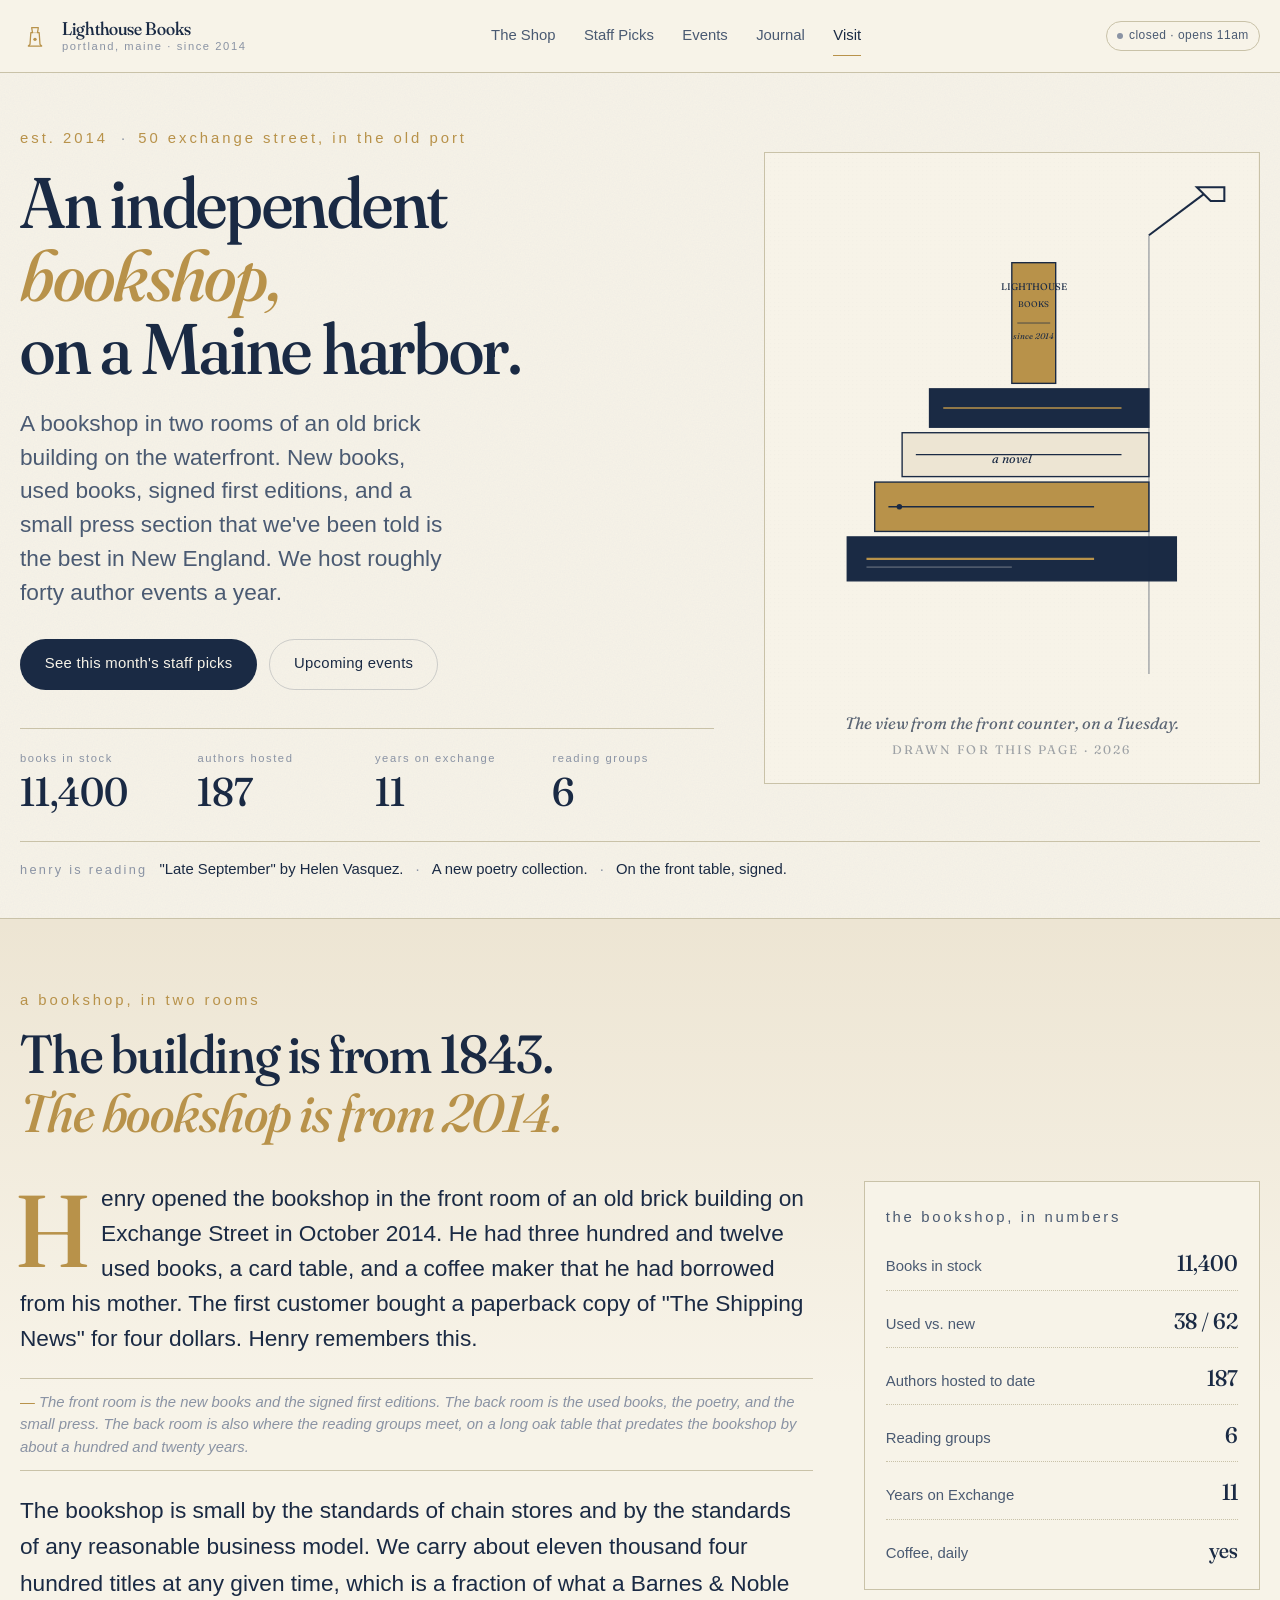
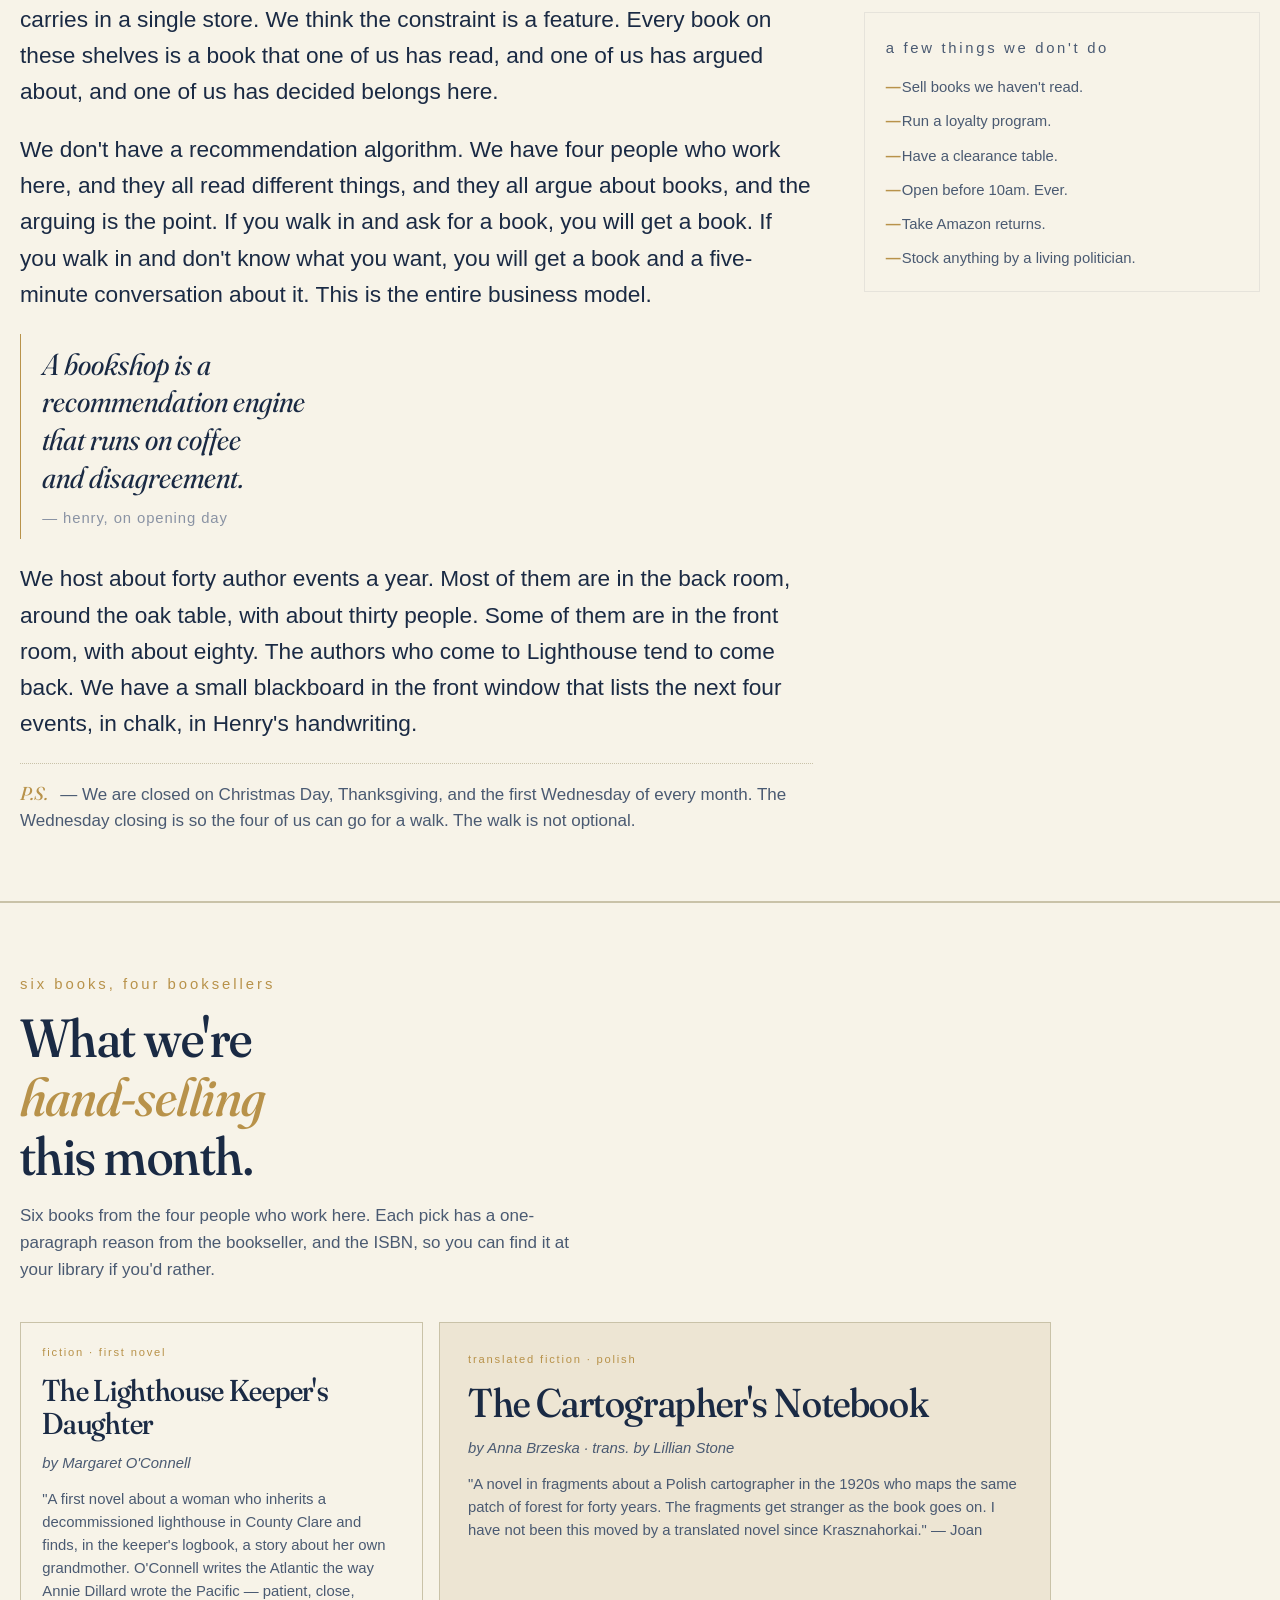
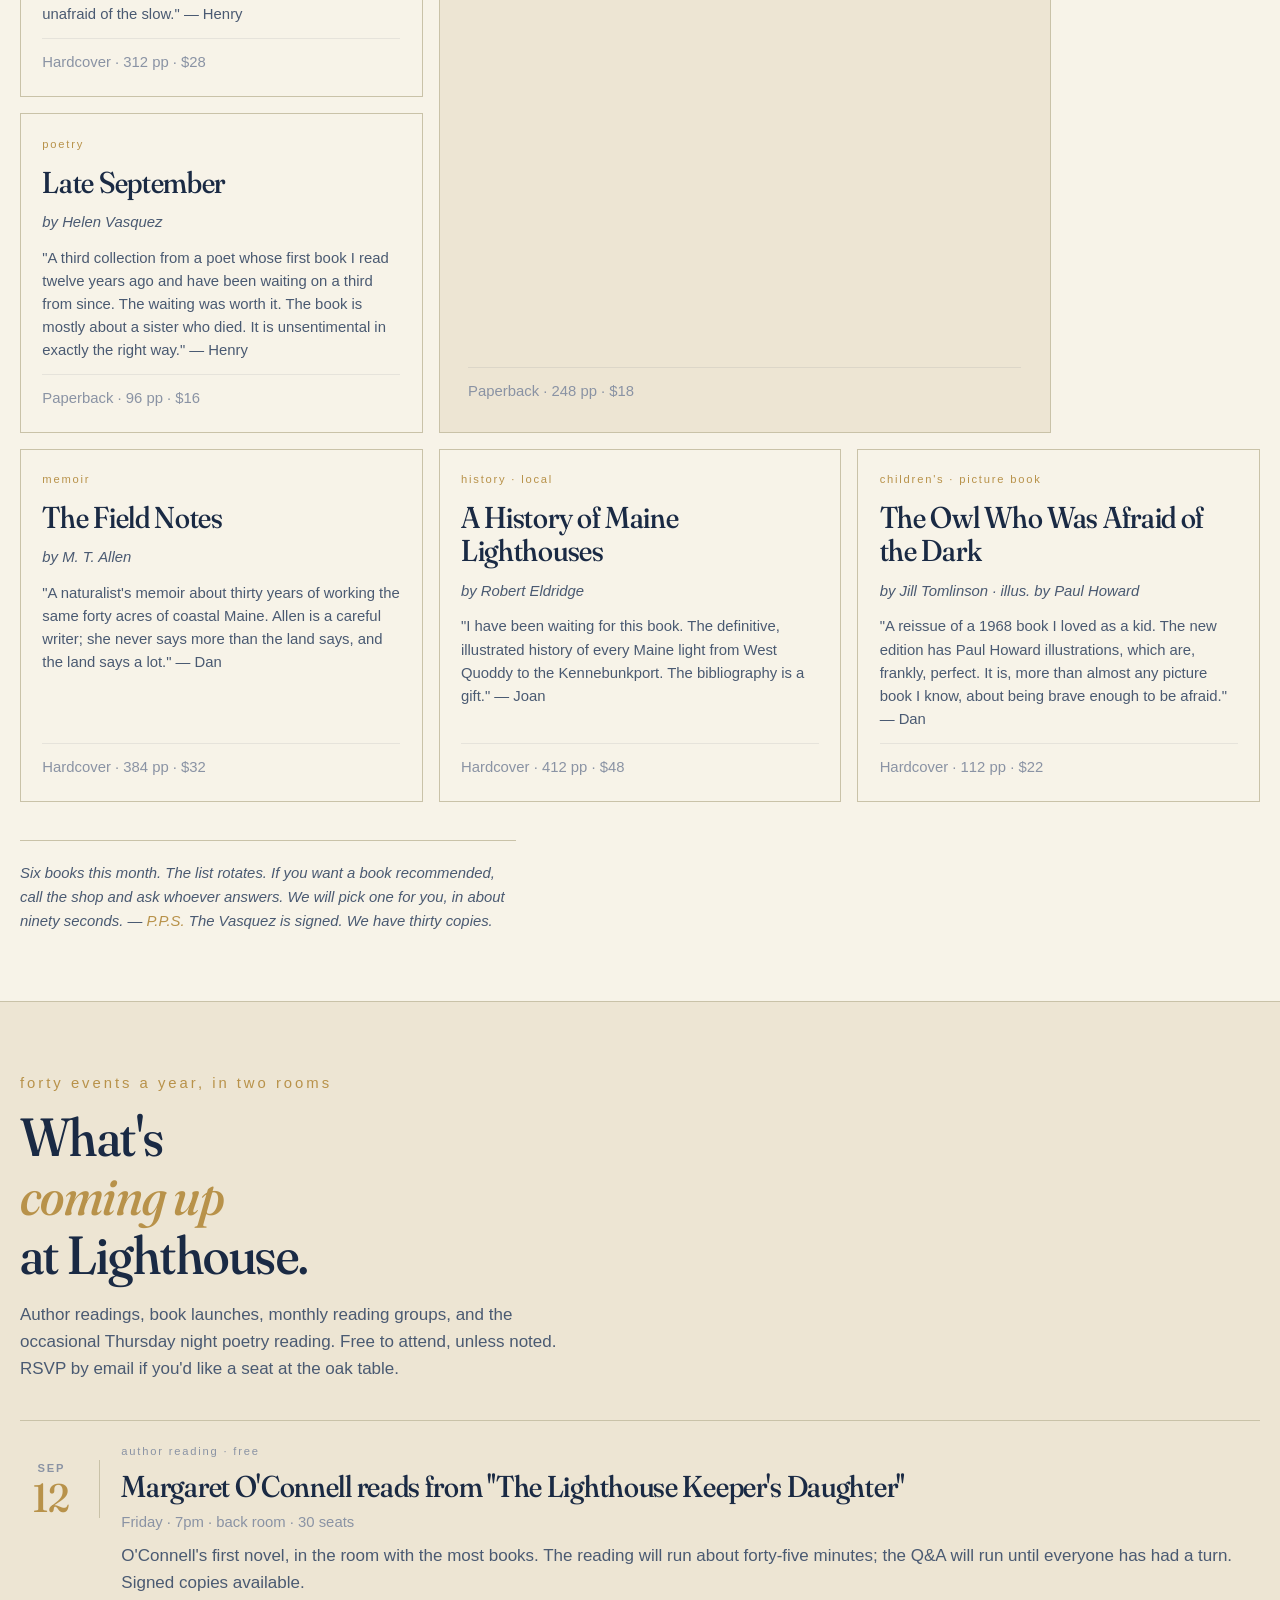
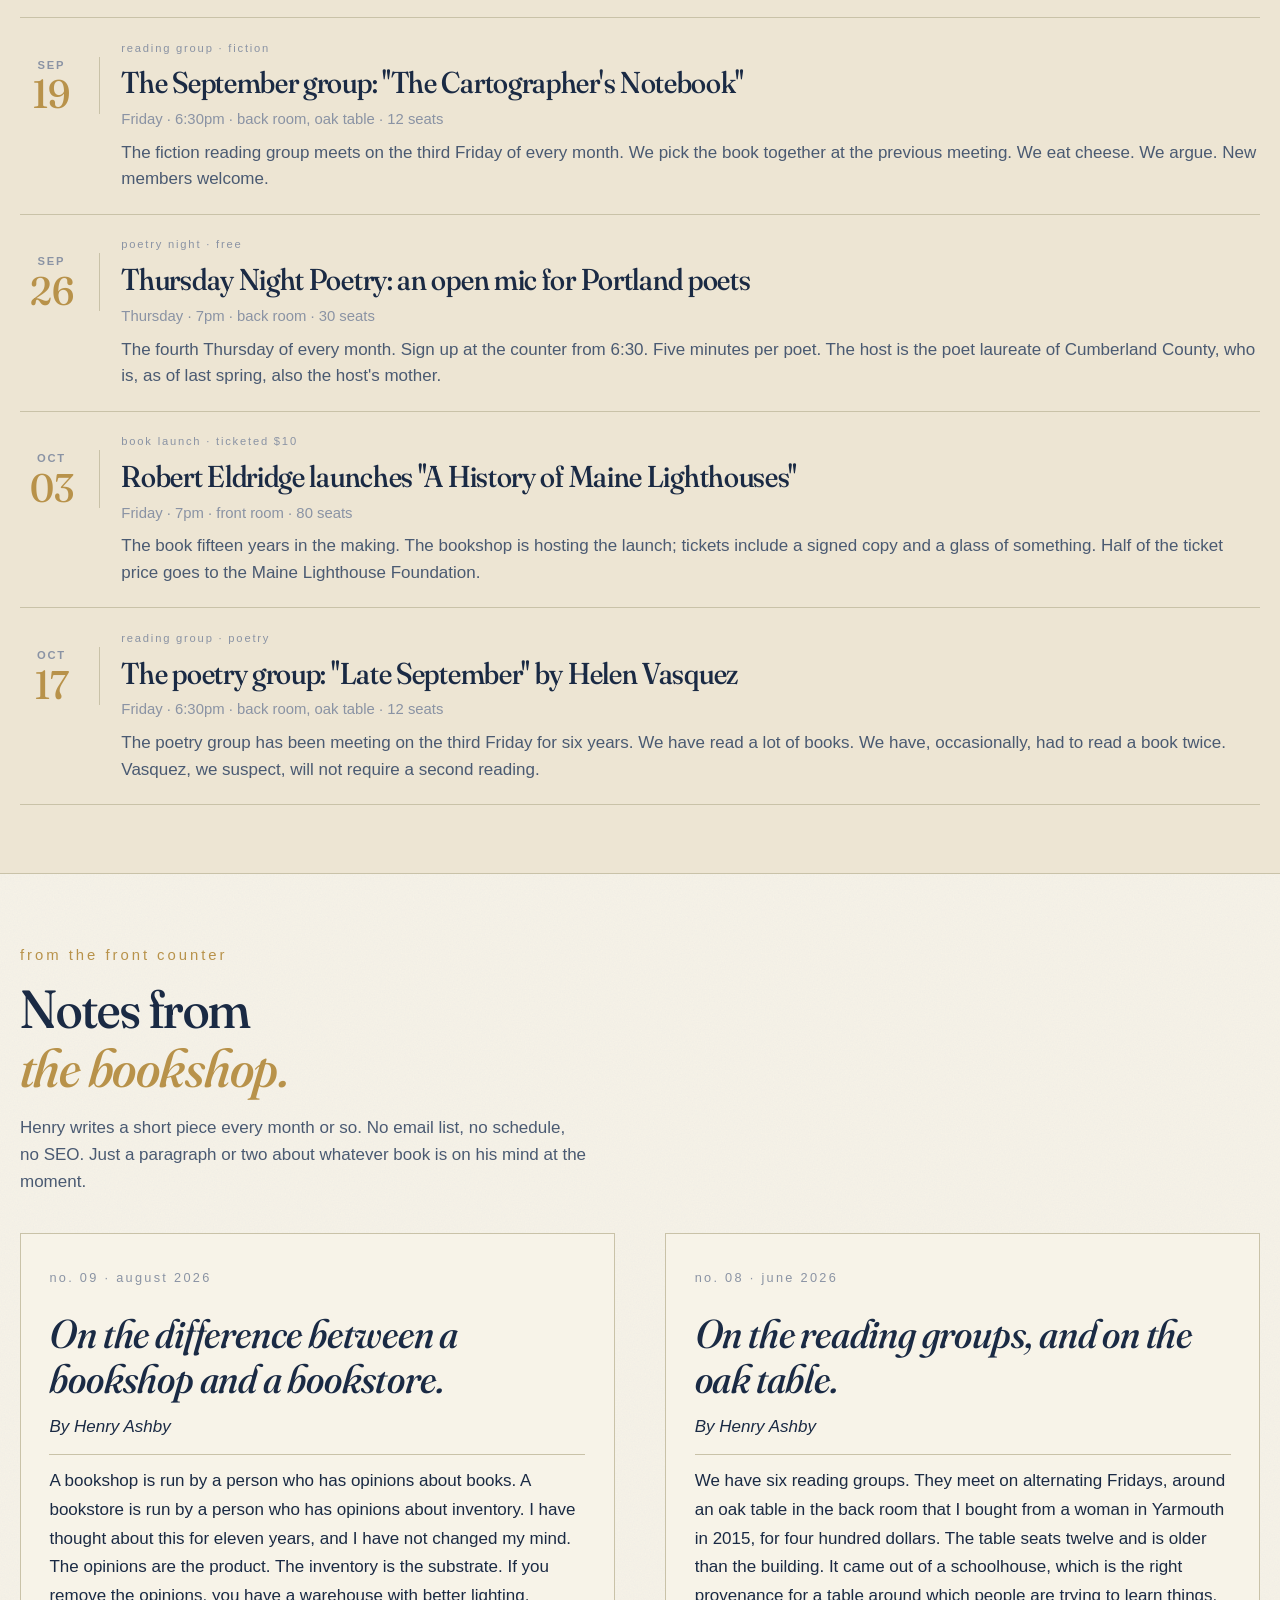
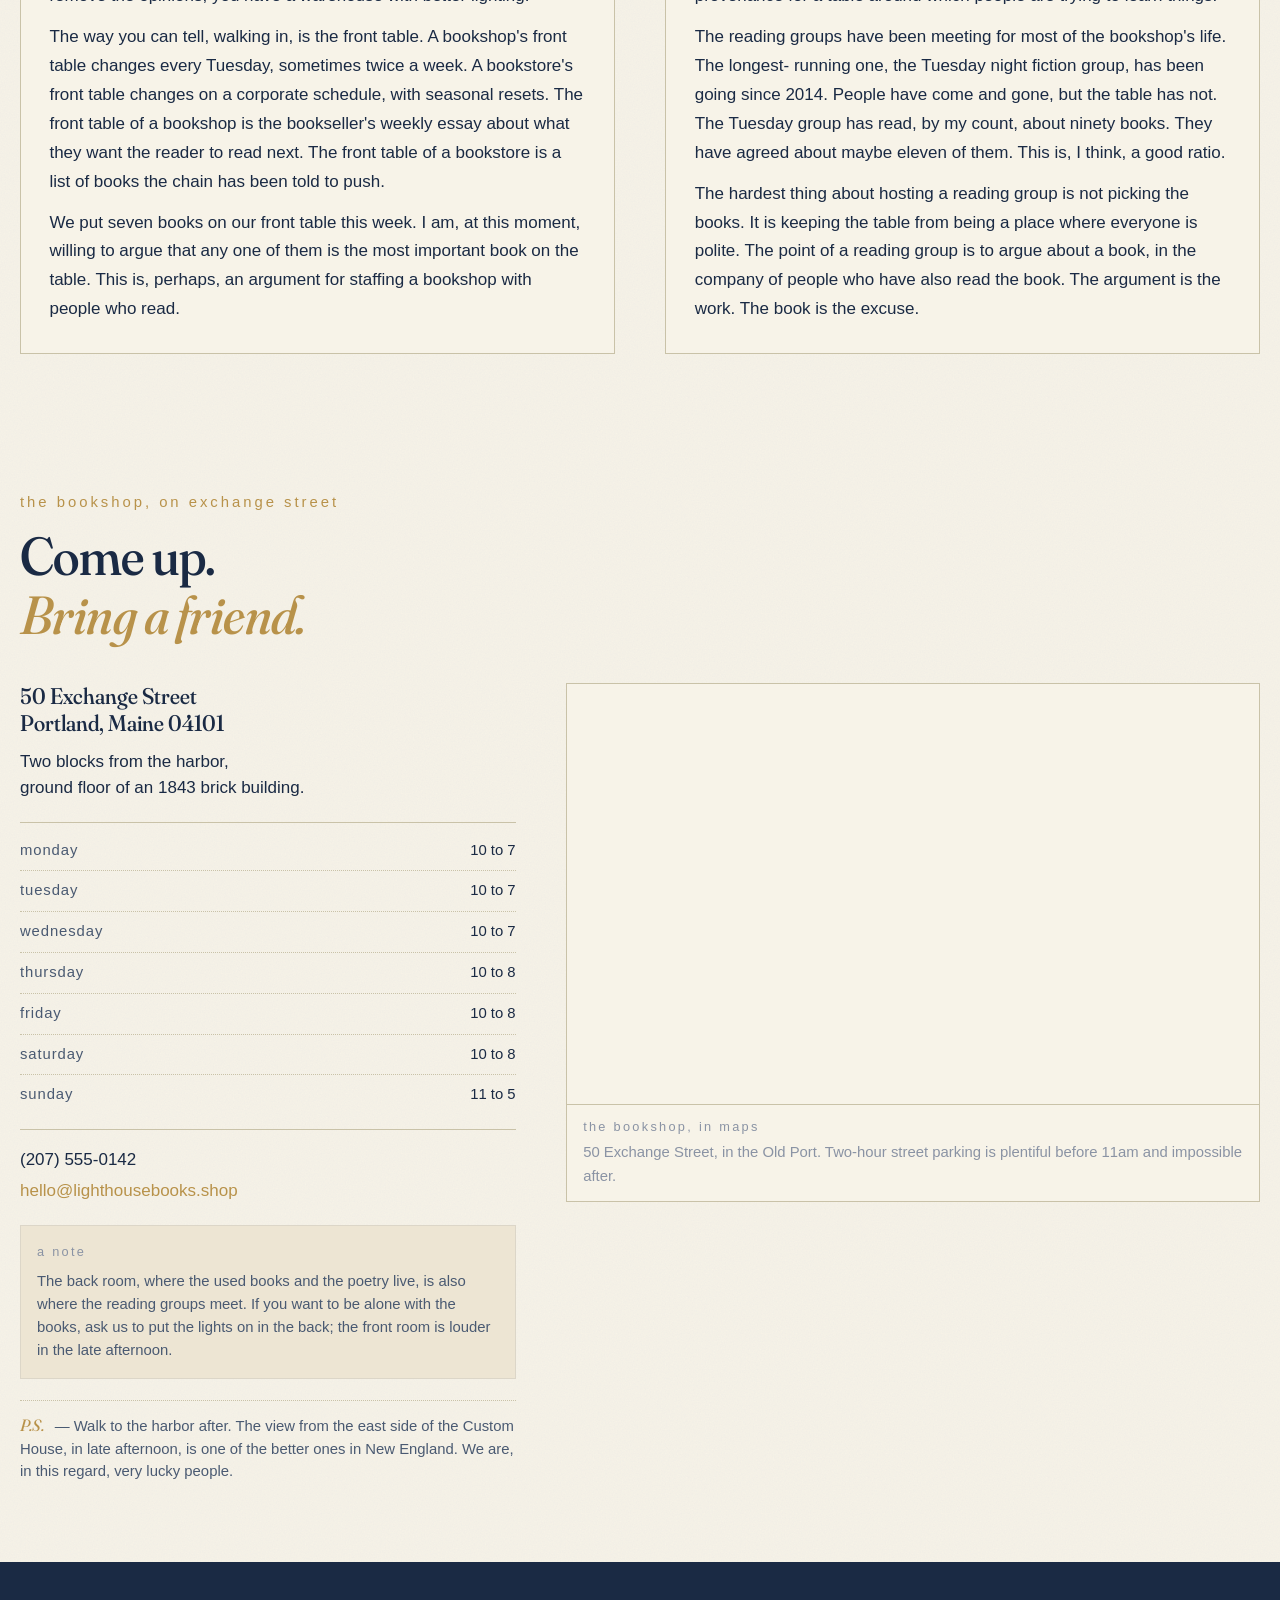
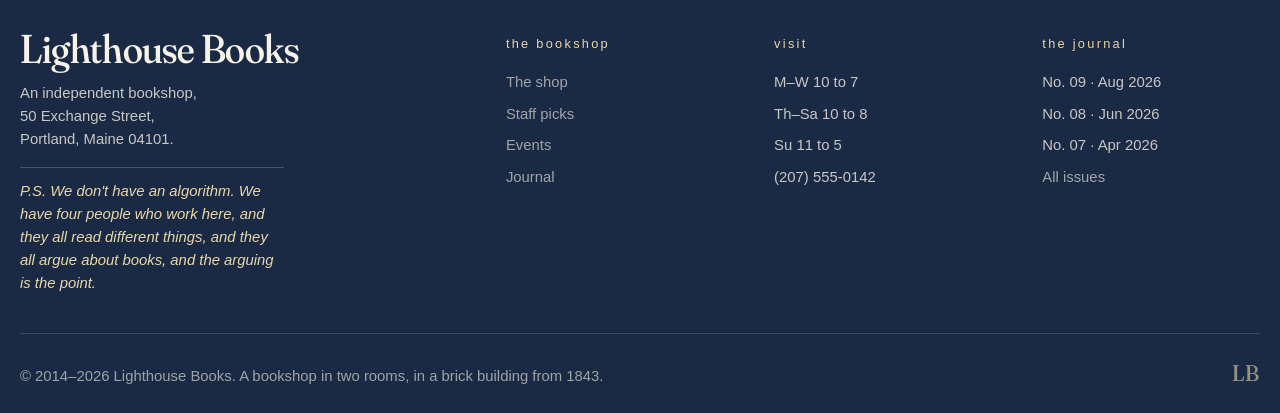
==== reference/lighthouse-books/index.html @ f409c16f "Add 4 new demo sites + update README/AGENTS for multi-demo structure Adds four reference pages that " ====
<!DOCTYPE html>
<html lang="en">
<head>
  <meta charset="UTF-8" />
  <meta name="viewport" content="width=device-width, initial-scale=1.0" />
  <meta name="description" content="Lighthouse Books — an independent bookshop in the Old Port, Portland, Maine. New and used books, signed first editions, monthly reading groups, and author readings. 50 Exchange Street, Portland, Maine." />
  <meta name="theme-color" content="#f7f3e8" />
  <title>Lighthouse Books — An independent bookshop · Portland, Maine</title>

  <link rel="preconnect" href="https://fonts.googleapis.com" crossorigin />
  <link rel="preconnect" href="https://fonts.gstatic.com" crossorigin />
  <link rel="stylesheet" href="https://fonts.googleapis.com/css2?family=Fraunces:opsz,wght,SOFT@9..144,300..700,30..100&display=swap" />
  <link rel="stylesheet" href="styles.css" />

  <link rel="icon" type="image/svg+xml" href="data:image/svg+xml;utf8,<svg xmlns='http://www.w3.org/2000/svg' viewBox='0 0 64 64'><rect width='64' height='64' rx='6' fill='%23f7f3e8'/><path d='M30 14 L34 14 L34 46 L36 50 L28 50 L30 46 Z' fill='%231a2a44'/><circle cx='32' cy='22' r='3' fill='%23b8924a'/><line x1='30' y1='30' x2='34' y2='30' stroke='%23f7f3e8' stroke-width='1'/><line x1='30' y1='36' x2='34' y2='36' stroke='%23f7f3e8' stroke-width='1'/></svg>" />

  <meta property="og:title" content="Lighthouse Books" />
  <meta property="og:description" content="An independent bookshop in Portland, Maine." />
  <meta property="og:type" content="website" />
</head>
<body>
  <a class="skip-link" href="#main">Skip to content</a>

  <!-- =================== HEADER =================== -->
  <header class="site-header" id="site-header">
    <div class="nav-row">
      <a class="brand" href="#top" aria-label="Lighthouse Books, home">
        <span class="brand-mark" aria-hidden="true">
          <!-- Lighthouse mark -->
          <svg viewBox="0 0 36 36" width="30" height="30" role="img" aria-label="Lighthouse Books mark">
            <path d="M14 8 L22 8 L21 14 L23 14 L24 28 L26 30 L10 30 L12 28 L13 14 L15 14 Z"
                  fill="none" stroke="currentColor" stroke-width="1.5" stroke-linejoin="round"/>
            <line x1="14" y1="14" x2="22" y2="14" stroke="currentColor" stroke-width="1" opacity=".5"/>
            <circle cx="18" cy="22" r="2" fill="currentColor"/>
          </svg>
        </span>
        <span class="brand-text">
          <span class="brand-name">Lighthouse Books</span>
          <span class="brand-tag">Portland, Maine · since 2014</span>
        </span>
      </a>

      <nav class="primary-nav" aria-label="Primary">
        <ul class="nav-list" role="list">
          <li><a href="#shop"     class="nav-link" data-section="shop">The Shop</a></li>
          <li><a href="#picks"    class="nav-link" data-section="picks">Staff Picks</a></li>
          <li><a href="#events"   class="nav-link" data-section="events">Events</a></li>
          <li><a href="#journal"  class="nav-link" data-section="journal">Journal</a></li>
          <li><a href="#visit"    class="nav-link" data-section="visit">Visit</a></li>
        </ul>
      </nav>

      <div class="nav-meta">
        <span class="hours-pill" aria-label="Open today">
          <span class="dot" aria-hidden="true"></span>
          <span class="hours-text">Open · M–Sa 10–7</span>
        </span>
      </div>
    </div>
  </header>

  <main id="main">

    <!-- =================== HERO =================== -->
    <section class="hero" id="top" aria-label="Lighthouse Books">
      <div class="hero-grid">
        <div class="hero-text">
          <p class="eyebrow hero-eyebrow">
            <span>Est. 2014</span>
            <span class="eyebrow-sep" aria-hidden="true">·</span>
            <span>50 Exchange Street, in the Old Port</span>
          </p>
          <h1 class="hero-title">
            An independent<br />
            <em>bookshop,</em><br />
            on a Maine harbor.
          </h1>
          <p class="hero-lede">
            A bookshop in two rooms of an old brick
            building on the waterfront. New books,
            used books, signed first editions, and a
            small press section that we've been told
            is the best in New England. We host
            roughly forty author events a year.
          </p>
          <div class="hero-actions">
            <a class="btn btn-primary" href="#picks">See this month's staff picks</a>
            <a class="btn btn-ghost" href="#events">Upcoming events</a>
          </div>
          <dl class="hero-meta" aria-label="At a glance">
            <div><dt>Books in stock</dt><dd>11,400</dd></div>
            <div><dt>Authors hosted</dt><dd>187</dd></div>
            <div><dt>Years on Exchange</dt><dd>11</dd></div>
            <div><dt>Reading groups</dt><dd>6</dd></div>
          </dl>
        </div>

        <aside class="hero-art" aria-label="A stack of books, hand-drawn">
          <svg viewBox="0 0 360 460" role="img" aria-labelledby="hero-art-title">
            <title id="hero-art-title">A stack of books, hand-drawn.</title>
            <defs>
              <pattern id="l-grain" width="3" height="3" patternUnits="userSpaceOnUse">
                <circle cx="1" cy="1" r="0.4" fill="#1a2a44" opacity=".05"/>
              </pattern>
            </defs>
            <rect width="360" height="460" fill="#f7f3e8"/>
            <rect width="360" height="460" fill="url(#l-grain)" opacity=".5"/>

            <!-- The stack of books, drawn in single ink line. -->
            <g transform="translate(60, 80)">
              <!-- book 1 (bottom) — wide, navy -->
              <rect x="0" y="200" width="240" height="32"
                    fill="#1a2a44" stroke="#1a2a44" stroke-width="1"/>
              <line x1="14" y1="216" x2="180" y2="216" stroke="#b8924a" stroke-width="1.5"/>
              <line x1="14" y1="222" x2="120" y2="222" stroke="#f7f3e8" stroke-width="0.6" opacity=".5"/>

              <!-- book 2 — slightly narrower, gold -->
              <rect x="20" y="160" width="200" height="36"
                    fill="#b8924a" stroke="#1a2a44" stroke-width="1"/>
              <line x1="30" y1="178" x2="180" y2="178" stroke="#1a2a44" stroke-width="1.2"/>
              <circle cx="38" cy="178" r="2" fill="#1a2a44"/>

              <!-- book 3 — narrower, cream -->
              <rect x="40" y="124" width="180" height="32"
                    fill="#ede5d3" stroke="#1a2a44" stroke-width="1"/>
              <line x1="50" y1="140" x2="200" y2="140" stroke="#1a2a44" stroke-width="1"/>
              <text x="120" y="146" text-anchor="middle"
                    font-family="Fraunces, Georgia, serif" font-style="italic"
                    font-size="9" fill="#1a2a44">a novel</text>

              <!-- book 4 — even narrower, navy again -->
              <rect x="60" y="92" width="160" height="28"
                    fill="#1a2a44" stroke="#1a2a44" stroke-width="1"/>
              <line x1="70" y1="106" x2="200" y2="106" stroke="#b8924a" stroke-width="1"/>

              <!-- book 5 (top) — vertical standing, with title -->
              <rect x="120" y="0" width="32" height="88"
                    fill="#b8924a" stroke="#1a2a44" stroke-width="1"/>
              <text x="136" y="20" text-anchor="middle"
                    font-family="Fraunces, Georgia, serif" font-size="7"
                    fill="#1a2a44" transform="rotate(0 136 20)">LIGHTHOUSE</text>
              <text x="136" y="32" text-anchor="middle"
                    font-family="Fraunces, Georgia, serif" font-size="6"
                    fill="#1a2a44" transform="rotate(0 136 32)">BOOKS</text>
              <line x1="124" y1="44" x2="148" y2="44" stroke="#1a2a44" stroke-width="0.5"/>
              <text x="136" y="56" text-anchor="middle"
                    font-family="Fraunces, Georgia, serif" font-style="italic" font-size="6"
                    fill="#1a2a44">since 2014</text>
            </g>

            <!-- A small reading lamp suggested by an arc -->
            <path d="M280 60 L320 30" stroke="#1a2a44" stroke-width="1.5" fill="none"/>
            <path d="M315 25 L335 25 L335 35 L325 35 Z" fill="none" stroke="#1a2a44" stroke-width="1.5"/>
            <line x1="280" y1="60" x2="280" y2="380" stroke="#1a2a44" stroke-width="1" opacity=".4"/>

            <!-- caption -->
            <text x="180" y="420" text-anchor="middle"
                  font-family="Fraunces, Georgia, serif" font-style="italic"
                  font-size="12" fill="#1a2a44" opacity=".7">
              The view from the front counter, on a Tuesday.
            </text>
            <text x="180" y="438" text-anchor="middle"
                  font-family="Fraunces, Georgia, serif"
                  font-size="9" fill="#1a2a44" opacity=".4" letter-spacing="1.5">
              DRAWN FOR THIS PAGE · 2026
            </text>
          </svg>
        </aside>
      </div>

      <!-- A "currently reading" line under the hero -->
      <div class="hero-rail">
        <span class="rail-label"><span class="eyebrow eyebrow--small">Henry is reading</span></span>
        <span class="rail-item">"Late September" by Helen Vasquez.</span>
        <span class="rail-dot" aria-hidden="true">·</span>
        <span class="rail-item">A new poetry collection.</span>
        <span class="rail-dot" aria-hidden="true">·</span>
        <span class="rail-item">On the front table, signed.</span>
      </div>
    </section>

    <!-- =================== THE SHOP =================== -->
    <section class="shop" id="shop" aria-labelledby="shop-title">
      <div class="container">
        <header class="section-head section-head--left">
          <p class="eyebrow">A bookshop, in two rooms</p>
          <h2 class="section-title" id="shop-title">
            The building is from 1843.<br />
            <em>The bookshop is from 2014.</em>
          </h2>
        </header>

        <div class="prose-grid">
          <article class="prose hang-punct">
            <p class="lead">
              Henry opened the bookshop in the front room
              of an old brick building on Exchange Street
              in October 2014. He had three hundred and
              twelve used books, a card table, and a coffee
              maker that he had borrowed from his mother.
              The first customer bought a paperback copy
              of "The Shipping News" for four dollars.
              Henry remembers this.
            </p>

            <aside class="margin-note">
              The front room is the new books and the
              signed first editions. The back room is the
              used books, the poetry, and the small press.
              The back room is also where the reading
              groups meet, on a long oak table that
              predates the bookshop by about a hundred
              and twenty years.
            </aside>

            <p>
              The bookshop is small by the standards of
              chain stores and by the standards of any
              reasonable business model. We carry about
              eleven thousand four hundred titles at any
              given time, which is a fraction of what a
              Barnes &amp; Noble carries in a single
              store. We think the constraint is a feature.
              Every book on these shelves is a book that
              one of us has read, and one of us has
              argued about, and one of us has decided
              belongs here.
            </p>

            <p>
              We don't have a recommendation algorithm.
              We have four people who work here, and they
              all read different things, and they all
              argue about books, and the arguing is the
              point. If you walk in and ask for a book,
              you will get a book. If you walk in and
              don't know what you want, you will get a
              book and a five-minute conversation about
              it. This is the entire business model.
            </p>

            <blockquote class="pullquote">
              A bookshop is a<br />
              recommendation engine<br />
              that runs on coffee<br />
              and disagreement.
              <cite>— Henry, on opening day</cite>
            </blockquote>

            <p>
              We host about forty author events a year.
              Most of them are in the back room, around
              the oak table, with about thirty people.
              Some of them are in the front room, with
              about eighty. The authors who come to
              Lighthouse tend to come back. We have a
              small blackboard in the front window that
              lists the next four events, in chalk, in
              Henry's handwriting.
            </p>

            <p class="post-script">
              <strong>P.S.</strong> &mdash; We are closed
              on Christmas Day, Thanksgiving, and the
              first Wednesday of every month. The
              Wednesday closing is so the four of us can
              go for a walk. The walk is not optional.
            </p>
          </article>

          <aside class="pitch-side" aria-label="Shop details">
            <div class="side-card">
              <p class="eyebrow eyebrow--small">The bookshop, in numbers</p>
              <dl class="prose-numerals">
                <div><dt>Books in stock</dt><dd>11,400</dd></div>
                <div><dt>Used vs. new</dt><dd>38 / 62</dd></div>
                <div><dt>Authors hosted to date</dt><dd>187</dd></div>
                <div><dt>Reading groups</dt><dd>6</dd></div>
                <div><dt>Years on Exchange</dt><dd>11</dd></div>
                <div><dt>Coffee, daily</dt><dd>yes</dd></div>
              </dl>
            </div>
            <div class="side-card side-card--quiet">
              <p class="eyebrow eyebrow--small">A few things we don't do</p>
              <ul class="quirk-list" role="list">
                <li>Sell books we haven't read.</li>
                <li>Run a loyalty program.</li>
                <li>Have a clearance table.</li>
                <li>Open before 10am. Ever.</li>
                <li>Take Amazon returns.</li>
                <li>Stock anything by a living politician.</li>
              </ul>
            </div>
          </aside>
        </div>
      </div>
    </section>

    <!-- =================== STAFF PICKS =================== -->
    <section class="picks" id="picks" aria-labelledby="picks-title">
      <div class="container">
        <header class="section-head section-head--left">
          <p class="eyebrow">Six books, four booksellers</p>
          <h2 class="section-title" id="picks-title">
            What we're<br /><em>hand-selling</em><br />
            this month.
          </h2>
          <p class="section-sub">
            Six books from the four people who work here.
            Each pick has a one-paragraph reason from the
            bookseller, and the ISBN, so you can find it
            at your library if you'd rather.
          </p>
        </header>

        <ul class="picks-grid" role="list">
          <li class="pick">
            <p class="pick-cat">Fiction · First novel</p>
            <h3 class="pick-title">The Lighthouse Keeper's Daughter</h3>
            <p class="pick-author">by Margaret O'Connell</p>
            <p class="pick-blurb">
              "A first novel about a woman who inherits a
              decommissioned lighthouse in County Clare and
              finds, in the keeper's logbook, a story about
              her own grandmother. O'Connell writes the
              Atlantic the way Annie Dillard wrote the
              Pacific — patient, close, unafraid of the
              slow." &mdash; Henry
            </p>
            <p class="pick-meta prose-numerals">Hardcover · 312 pp · $28</p>
          </li>

          <li class="pick pick--feature">
            <p class="pick-cat">Translated fiction · Polish</p>
            <h3 class="pick-title">The Cartographer's Notebook</h3>
            <p class="pick-author">by Anna Brzeska · trans. by Lillian Stone</p>
            <p class="pick-blurb">
              "A novel in fragments about a Polish
              cartographer in the 1920s who maps the same
              patch of forest for forty years. The
              fragments get stranger as the book goes on.
              I have not been this moved by a translated
              novel since Krasznahorkai." &mdash; Joan
            </p>
            <p class="pick-meta prose-numerals">Paperback · 248 pp · $18</p>
          </li>

          <li class="pick">
            <p class="pick-cat">Poetry</p>
            <h3 class="pick-title">Late September</h3>
            <p class="pick-author">by Helen Vasquez</p>
            <p class="pick-blurb">
              "A third collection from a poet whose first
              book I read twelve years ago and have been
              waiting on a third from since. The waiting
              was worth it. The book is mostly about a
              sister who died. It is unsentimental in
              exactly the right way." &mdash; Henry
            </p>
            <p class="pick-meta prose-numerals">Paperback · 96 pp · $16</p>
          </li>

          <li class="pick">
            <p class="pick-cat">Memoir</p>
            <h3 class="pick-title">The Field Notes</h3>
            <p class="pick-author">by M. T. Allen</p>
            <p class="pick-blurb">
              "A naturalist's memoir about thirty years
              of working the same forty acres of coastal
              Maine. Allen is a careful writer; she never
              says more than the land says, and the land
              says a lot." &mdash; Dan
            </p>
            <p class="pick-meta prose-numerals">Hardcover · 384 pp · $32</p>
          </li>

          <li class="pick">
            <p class="pick-cat">History · Local</p>
            <h3 class="pick-title">A History of Maine Lighthouses</h3>
            <p class="pick-author">by Robert Eldridge</p>
            <p class="pick-blurb">
              "I have been waiting for this book. The
              definitive, illustrated history of every
              Maine light from West Quoddy to the
              Kennebunkport. The bibliography is a gift."
              &mdash; Joan
            </p>
            <p class="pick-meta prose-numerals">Hardcover · 412 pp · $48</p>
          </li>

          <li class="pick">
            <p class="pick-cat">Children's · Picture book</p>
            <h3 class="pick-title">The Owl Who Was Afraid of the Dark</h3>
            <p class="pick-author">by Jill Tomlinson · illus. by Paul Howard</p>
            <p class="pick-blurb">
              "A reissue of a 1968 book I loved as a kid.
              The new edition has Paul Howard
              illustrations, which are, frankly, perfect.
              It is, more than almost any picture book
              I know, about being brave enough to be
              afraid." &mdash; Dan
            </p>
            <p class="pick-meta prose-numerals">Hardcover · 112 pp · $22</p>
          </li>
        </ul>

        <p class="picks-footnote">
          Six books this month. The list rotates. If you
          want a book recommended, call the shop and ask
          whoever answers. We will pick one for you, in
          about ninety seconds. &mdash; <em>P.P.S.</em>
          The Vasquez is signed. We have thirty copies.
        </p>
      </div>
    </section>

    <!-- =================== EVENTS =================== -->
    <section class="events" id="events" aria-labelledby="events-title">
      <div class="container">
        <header class="section-head section-head--left">
          <p class="eyebrow">Forty events a year, in two rooms</p>
          <h2 class="section-title" id="events-title">
            What's<br /><em>coming up</em><br />
            at Lighthouse.
          </h2>
          <p class="section-sub">
            Author readings, book launches, monthly reading
            groups, and the occasional Thursday night poetry
            reading. Free to attend, unless noted. RSVP by
            email if you'd like a seat at the oak table.
          </p>
        </header>

        <ul class="events-list" role="list">
          <li class="event">
            <p class="event-date prose-numerals">
              <span class="event-month">Sep</span>
              <span class="event-day">12</span>
            </p>
            <div class="event-body">
              <p class="event-cat">Author reading · Free</p>
              <h3 class="event-title">Margaret O'Connell reads from "The Lighthouse Keeper's Daughter"</h3>
              <p class="event-meta prose-numerals">Friday · 7pm · back room · 30 seats</p>
              <p class="event-desc">
                O'Connell's first novel, in the room with
                the most books. The reading will run about
                forty-five minutes; the Q&amp;A will run
                until everyone has had a turn. Signed
                copies available.
              </p>
            </div>
          </li>

          <li class="event">
            <p class="event-date prose-numerals">
              <span class="event-month">Sep</span>
              <span class="event-day">19</span>
            </p>
            <div class="event-body">
              <p class="event-cat">Reading group · Fiction</p>
              <h3 class="event-title">The September group: "The Cartographer's Notebook"</h3>
              <p class="event-meta prose-numerals">Friday · 6:30pm · back room, oak table · 12 seats</p>
              <p class="event-desc">
                The fiction reading group meets on the
                third Friday of every month. We pick the
                book together at the previous meeting. We
                eat cheese. We argue. New members welcome.
              </p>
            </div>
          </li>

          <li class="event">
            <p class="event-date prose-numerals">
              <span class="event-month">Sep</span>
              <span class="event-day">26</span>
            </p>
            <div class="event-body">
              <p class="event-cat">Poetry night · Free</p>
              <h3 class="event-title">Thursday Night Poetry: an open mic for Portland poets</h3>
              <p class="event-meta prose-numerals">Thursday · 7pm · back room · 30 seats</p>
              <p class="event-desc">
                The fourth Thursday of every month. Sign
                up at the counter from 6:30. Five minutes
                per poet. The host is the poet laureate of
                Cumberland County, who is, as of last
                spring, also the host's mother.
              </p>
            </div>
          </li>

          <li class="event">
            <p class="event-date prose-numerals">
              <span class="event-month">Oct</span>
              <span class="event-day">03</span>
            </p>
            <div class="event-body">
              <p class="event-cat">Book launch · Ticketed $10</p>
              <h3 class="event-title">Robert Eldridge launches "A History of Maine Lighthouses"</h3>
              <p class="event-meta prose-numerals">Friday · 7pm · front room · 80 seats</p>
              <p class="event-desc">
                The book fifteen years in the making. The
                bookshop is hosting the launch; tickets
                include a signed copy and a glass of
                something. Half of the ticket price goes
                to the Maine Lighthouse Foundation.
              </p>
            </div>
          </li>

          <li class="event">
            <p class="event-date prose-numerals">
              <span class="event-month">Oct</span>
              <span class="event-day">17</span>
            </p>
            <div class="event-body">
              <p class="event-cat">Reading group · Poetry</p>
              <h3 class="event-title">The poetry group: "Late September" by Helen Vasquez</h3>
              <p class="event-meta prose-numerals">Friday · 6:30pm · back room, oak table · 12 seats</p>
              <p class="event-desc">
                The poetry group has been meeting on the
                third Friday for six years. We have read
                a lot of books. We have, occasionally, had
                to read a book twice. Vasquez, we suspect,
                will not require a second reading.
              </p>
            </div>
          </li>
        </ul>
      </div>
    </section>

    <!-- =================== JOURNAL =================== -->
    <section class="journal" id="journal" aria-labelledby="journal-title">
      <div class="container">
        <header class="section-head section-head--left">
          <p class="eyebrow">From the front counter</p>
          <h2 class="section-title" id="journal-title">
            Notes from<br /><em>the bookshop.</em>
          </h2>
          <p class="section-sub">
            Henry writes a short piece every month or so.
            No email list, no schedule, no SEO. Just a
            paragraph or two about whatever book is on his
            mind at the moment.
          </p>
        </header>

        <div class="journal-grid">
          <article class="journal-piece hang-punct">
            <p class="journal-meta prose-numerals">
              <span class="eyebrow eyebrow--small">No. 09 · August 2026</span>
            </p>
            <h3 class="journal-title-piece">
              On the difference between a bookshop and a bookstore.
            </h3>
            <p class="journal-byline prose-numerals">By Henry Ashby</p>

            <p>
              A bookshop is run by a person who has
              opinions about books. A bookstore is run
              by a person who has opinions about
              inventory. I have thought about this for
              eleven years, and I have not changed my
              mind. The opinions are the product. The
              inventory is the substrate. If you remove
              the opinions, you have a warehouse with
              better lighting.
            </p>
            <p>
              The way you can tell, walking in, is the
              front table. A bookshop's front table
              changes every Tuesday, sometimes twice a
              week. A bookstore's front table changes
              on a corporate schedule, with seasonal
              resets. The front table of a bookshop is
              the bookseller's weekly essay about what
              they want the reader to read next. The
              front table of a bookstore is a list of
              books the chain has been told to push.
            </p>
            <p>
              We put seven books on our front table this
              week. I am, at this moment, willing to
              argue that any one of them is the most
              important book on the table. This is,
              perhaps, an argument for staffing a
              bookshop with people who read.
            </p>
          </article>

          <article class="journal-piece hang-punct">
            <p class="journal-meta prose-numerals">
              <span class="eyebrow eyebrow--small">No. 08 · June 2026</span>
            </p>
            <h3 class="journal-title-piece">
              On the reading groups, and on the oak table.
            </h3>
            <p class="journal-byline prose-numerals">By Henry Ashby</p>

            <p>
              We have six reading groups. They meet on
              alternating Fridays, around an oak table
              in the back room that I bought from a
              woman in Yarmouth in 2015, for four
              hundred dollars. The table seats twelve
              and is older than the building. It came
              out of a schoolhouse, which is the right
              provenance for a table around which people
              are trying to learn things.
            </p>
            <p>
              The reading groups have been meeting for
              most of the bookshop's life. The longest-
              running one, the Tuesday night fiction
              group, has been going since 2014. People
              have come and gone, but the table has not.
              The Tuesday group has read, by my count,
              about ninety books. They have agreed about
              maybe eleven of them. This is, I think, a
              good ratio.
            </p>
            <p>
              The hardest thing about hosting a reading
              group is not picking the books. It is
              keeping the table from being a place where
              everyone is polite. The point of a reading
              group is to argue about a book, in the
              company of people who have also read the
              book. The argument is the work. The book
              is the excuse.
            </p>
          </article>
        </div>
      </div>
    </section>

    <!-- =================== VISIT =================== -->
    <section class="visit" id="visit" aria-labelledby="visit-title">
      <div class="container">
        <header class="section-head section-head--left">
          <p class="eyebrow">The bookshop, on Exchange Street</p>
          <h2 class="section-title" id="visit-title">
            Come up.<br /><em>Bring a friend.</em>
          </h2>
        </header>

        <div class="visit-grid">
          <div class="visit-info">
            <address class="visit-address">
              <p class="visit-line visit-line--big">
                50 Exchange Street<br />
                Portland, Maine 04101
              </p>
              <p class="visit-line">
                Two blocks from the harbor,<br />
                ground floor of an 1843 brick building.
              </p>
            </address>

            <dl class="visit-hours prose-numerals">
              <div><dt>Monday</dt><dd>10 to 7</dd></div>
              <div><dt>Tuesday</dt><dd>10 to 7</dd></div>
              <div><dt>Wednesday</dt><dd>10 to 7</dd></div>
              <div><dt>Thursday</dt><dd>10 to 8</dd></div>
              <div><dt>Friday</dt><dd>10 to 8</dd></div>
              <div><dt>Saturday</dt><dd>10 to 8</dd></div>
              <div><dt>Sunday</dt><dd>11 to 5</dd></div>
            </dl>

            <ul class="visit-contact" role="list">
              <li>(207) 555-0142</li>
              <li><a href="mailto:hello@lighthousebooks.shop">hello@lighthousebooks.shop</a></li>
            </ul>

            <p class="visit-quirk">
              <span class="eyebrow eyebrow--small">A note</span>
              The back room, where the used books and the
              poetry live, is also where the reading
              groups meet. If you want to be alone with
              the books, ask us to put the lights on in
              the back; the front room is louder in the
              late afternoon.
            </p>

            <p class="visit-postscript">
              <strong>P.S.</strong> &mdash; Walk to the
              harbor after. The view from the east side
              of the Custom House, in late afternoon,
              is one of the better ones in New England.
              We are, in this regard, very lucky people.
            </p>
          </div>

          <figure class="visit-map" aria-label="Lighthouse Books on Google Maps, 50 Exchange Street, Portland, Maine">
            <iframe
              src="https://www.google.com/maps?q=50+Exchange+Street,+Portland,+ME+04101&t=m&z=15&ie=UTF8&iwloc=&output=embed"
              width="100%" height="420"
              style="border:0;"
              allowfullscreen=""
              loading="lazy"
              referrerpolicy="no-referrer-when-downgrade"
              title="Lighthouse Books on Google Maps"></iframe>
            <figcaption class="map-caption">
              <span class="eyebrow eyebrow--small">The bookshop, in maps</span>
              50 Exchange Street, in the Old Port.
              Two-hour street parking is plentiful before
              11am and impossible after.
            </figcaption>
          </figure>
        </div>
      </div>
    </section>

  </main>

  <!-- =================== FOOTER =================== -->
  <footer class="site-footer" role="contentinfo">
    <div class="container">
      <div class="footer-grid">
        <div class="footer-col footer-col--brand">
          <p class="footer-wordmark">Lighthouse Books</p>
          <p class="footer-tagline">
            An independent bookshop,<br />
            50 Exchange Street,<br />
            Portland, Maine 04101.
          </p>
          <p class="footer-quirk">
            <em>P.S.</em> We don't have an algorithm. We
            have four people who work here, and they all
            read different things, and they all argue
            about books, and the arguing is the point.
          </p>
        </div>
        <div class="footer-col">
          <p class="eyebrow eyebrow--small">The bookshop</p>
          <ul role="list">
            <li><a href="#shop">The shop</a></li>
            <li><a href="#picks">Staff picks</a></li>
            <li><a href="#events">Events</a></li>
            <li><a href="#journal">Journal</a></li>
          </ul>
        </div>
        <div class="footer-col">
          <p class="eyebrow eyebrow--small">Visit</p>
          <ul role="list">
            <li>M–W 10 to 7</li>
            <li>Th–Sa 10 to 8</li>
            <li>Su 11 to 5</li>
            <li>(207) 555-0142</li>
          </ul>
        </div>
        <div class="footer-col">
          <p class="eyebrow eyebrow--small">The journal</p>
          <ul role="list">
            <li>No. 09 · Aug 2026</li>
            <li>No. 08 · Jun 2026</li>
            <li>No. 07 · Apr 2026</li>
            <li><a href="#journal">All issues</a></li>
          </ul>
        </div>
      </div>
      <div class="footer-base">
        <p>
          &copy; 2014–2026 Lighthouse Books. A bookshop
          in two rooms, in a brick building from 1843.
        </p>
        <p class="footer-mark">
          <span class="footer-mark-glyph" aria-hidden="true">LB</span>
        </p>
      </div>
    </div>
  </footer>

  <script src="script.js" defer></script>
</body>
</html>
---- reference/lighthouse-books/styles.css ----
/* =====================================================================
   LIGHTHOUSE BOOKS — STYLES
   A different vibe: intellectual, calm, considered.
   Old Port, Portland, Maine. New books, used books, signed editions.

   Palette: paper white, deep navy, single gold accent.
   Type: Fraunces (variable, opsz) for display, system sans for body.
   Same depth principles. Different vibe.

   Sections:
     1.  Tokens & reset
     2.  Type
     3.  Layout primitives
     4.  Header / nav
     5.  Hero (with a hand-drawn stack of books + reading lamp)
     6.  The shop (long-form about Henry)
     7.  Staff picks (6 books, asymmetric grid)
     8.  Events (list of upcoming readings)
     9.  Journal
    10.  Visit (Google Maps embed)
    11.  Footer
    12.  Reduced motion
    13.  Responsive
   ===================================================================== */


/* =====================================================================
   1. TOKENS & RESET
   ===================================================================== */
:root {
  /* Palette — paper white, deep navy, single gold accent */
  --c-bg:         #f7f3e8;
  --c-bg-elev:    #ede5d3;
  --c-bg-deep:    #dcd4bd;
  --c-surface:    #ede5d3;
  --c-ink:        #1a2a44;
  --c-text:       var(--c-ink);
  --c-text-dim:   #4a5a72;
  --c-text-mute:  #8a93a4;
  --c-line:       #c9c2a8;
  --c-line-soft:  rgba(26, 42, 68, 0.08);
  --c-line-strong:rgba(26, 42, 68, 0.18);

  /* Single accent — gold */
  --c-accent:        #b8924a;
  --c-accent-hot:    #d4a85a;
  --c-accent-cream:  #e8d8a8;

  --font-display: "Fraunces", "Cormorant Garamond", "Playfair Display",
                  Georgia, "Times New Roman", serif;
  --font-body:    -apple-system, BlinkMacSystemFont, "Inter",
                  "Segoe UI", Roboto, "Helvetica Neue", Arial, sans-serif;

  --t-base: 1.0625rem;
  --t-xs:   calc(var(--t-base) / 1.333);
  --t-sm:   calc(var(--t-base) * 0.875);
  --t-lg:   calc(var(--t-base) * 1.333);
  --t-xl:   calc(var(--t-base) * 1.333 * 1.333);
  --t-2xl:  calc(var(--t-base) * 1.333 * 1.333 * 1.333);
  --t-3xl:  calc(var(--t-base) * 1.333 * 1.333 * 1.333 * 1.333);
  --t-4xl:  calc(var(--t-base) * 1.333 * 1.333 * 1.333 * 1.333 * 1.333);

  --s-1:  0.25rem; --s-2:  0.5rem; --s-3:  0.75rem; --s-4:  1rem;
  --s-5:  1.333rem; --s-6:  1.777rem; --s-7:  2.369rem;
  --s-8:  3.157rem; --s-9:  4.209rem;

  --r-sm: 2px; --r-md: 4px; --r-lg: 8px; --r-pill: 999px;

  --max-w-prose:  64rem;
  --max-w-page:   80rem;
  --header-h:     72px;
}

*, *::before, *::after { box-sizing: border-box; }
html { scroll-behavior: smooth; }
body {
  margin: 0;
  font-family: var(--font-body);
  font-size: var(--t-base);
  line-height: 1.6;
  color: var(--c-text);
  background: var(--c-bg);
  background-image:
    url("data:image/svg+xml;utf8,<svg xmlns='http://www.w3.org/2000/svg' width='180' height='180'><filter id='n'><feTurbulence type='fractalNoise' baseFrequency='0.75' numOctaves='2' stitchTiles='stitch'/><feColorMatrix values='0 0 0 0 0.10 0 0 0 0 0.16 0 0 0 0 0.27 0 0 0 0.04 0'/></filter><rect width='100%25' height='100%25' filter='url(%23n)'/></svg>");
  background-size: 180px 180px;
  -webkit-font-smoothing: antialiased;
  -moz-osx-font-smoothing: grayscale;
  overflow-x: hidden;
  text-rendering: optimizeLegibility;
}

img, svg { display: block; max-width: 100%; }
button { font: inherit; cursor: pointer; }
a { color: inherit; text-decoration: none; }

::selection { background: var(--c-accent); color: var(--c-bg); }

:focus-visible {
  outline: 2px solid var(--c-accent-hot);
  outline-offset: 3px;
  border-radius: var(--r-sm);
}

.visually-hidden {
  position: absolute !important;
  width: 1px; height: 1px;
  padding: 0; margin: -1px;
  overflow: hidden; clip: rect(0,0,0,0);
  white-space: nowrap; border: 0;
}

.skip-link {
  position: absolute; left: -9999px; top: 0;
  background: var(--c-accent); color: var(--c-bg);
  padding: .6em 1em; border-radius: 0 0 var(--r-sm) var(--r-sm);
  font-weight: 600;
  z-index: 1000;
}
.skip-link:focus { left: 1rem; top: 1rem; }


/* =====================================================================
   2. TYPE
   ===================================================================== */
.display, h1, h2, h3, .journal-title-piece, .pick-title, .event-title,
.footer-wordmark, .section-title {
  font-family: var(--font-display);
  font-variation-settings: "opsz" 144, "SOFT" 50;
  font-weight: 500;
  line-height: 1.1;
  letter-spacing: -0.01em;
  margin: 0;
  color: var(--c-text);
}

.eyebrow, .nav-link, .section-sub, .pick-author, .pick-cat, .pick-meta,
.event-cat, .event-meta, .journal-byline, .visit-line, .visit-hours,
.footer-tagline, .footer-base p, .hero-rail {
  font-variation-settings: "opsz" 14, "SOFT" 100;
}

.eyebrow {
  font-family: var(--font-body);
  font-feature-settings: "smcp" 1, "c2sc" 1, "kern" 1;
  text-transform: lowercase;
  letter-spacing: 0.2em;
  font-size: var(--t-sm);
  font-weight: 500;
  color: var(--c-accent);
  margin: 0 0 var(--s-3);
  display: inline-block;
}
.eyebrow--small {
  font-size: var(--t-xs);
  letter-spacing: 0.18em;
  color: var(--c-text-mute);
}
.hero-eyebrow { font-size: var(--t-sm); margin-bottom: var(--s-4); }
.eyebrow-sep {
  display: inline-block;
  margin: 0 0.4em;
  color: var(--c-text-mute);
  font-feature-settings: normal;
  letter-spacing: 0;
}

.prose-numerals, body, .prose, .lead, .hero-lede, .pick-blurb, .event-desc,
.journal-piece p, .pitch-side, .visit-line, .visit-hours, .footer-tagline,
.footer-base p, .post-script, .visit-quirk, .visit-postscript,
.footer-quirk, .hero-rail {
  font-variant-numeric: oldstyle-nums proportional-nums;
  font-feature-settings: "onum" 1, "kern" 1, "liga" 1;
}

.tabular, .visit-hours, .picks-grid, .events-list, dl.prose-numerals div,
.event-date, .pick-meta {
  font-variant-numeric: lining-nums tabular-nums;
}

.hang-punct {
  hanging-punctuation: first last;
  text-wrap: pretty;
}

em {
  font-style: italic;
  font-variation-settings: "opsz" 144, "SOFT" 30;
  color: var(--c-accent);
  font-weight: 500;
}


/* =====================================================================
   3. LAYOUT PRIMITIVES
   ===================================================================== */
.container {
  width: min(100% - 2.5rem, var(--max-w-page));
  margin-inline: auto;
}

.section-head { max-width: 720px; margin: 0 0 var(--s-7); text-align: center; }
.section-head--left { text-align: left; margin-inline: 0; }

.section-title {
  font-size: clamp(var(--t-2xl), 4vw + 0.5rem, var(--t-3xl));
  margin: 0 0 var(--s-4);
}
.section-sub {
  color: var(--c-text-dim);
  max-width: 60ch;
  font-size: var(--t-base);
  margin: 0;
}

.lead {
  font-size: var(--t-lg);
  line-height: 1.55;
  color: var(--c-text);
  font-weight: 400;
}


/* =====================================================================
   4. HEADER / NAV
   ===================================================================== */
.site-header {
  position: sticky;
  top: 0;
  z-index: 50;
  background: var(--c-bg);
  border-bottom: 1px solid var(--c-line);
}
.nav-row {
  width: min(100% - 2.5rem, var(--max-w-page));
  margin-inline: auto;
  display: flex;
  align-items: center;
  justify-content: space-between;
  gap: var(--s-5);
  height: var(--header-h);
}
.brand {
  display: inline-flex;
  align-items: center;
  gap: var(--s-3);
  color: var(--c-text);
}
.brand-mark { color: var(--c-accent); display: inline-flex; }
.brand-text { display: flex; flex-direction: column; line-height: 1.05; }
.brand-name {
  font-family: var(--font-display);
  font-variation-settings: "opsz" 144, "SOFT" 50;
  font-weight: 500;
  font-size: 1.15rem;
  letter-spacing: -0.005em;
}
.brand-tag {
  font-family: var(--font-body);
  font-size: 0.7rem;
  letter-spacing: 0.14em;
  color: var(--c-text-mute);
  margin-top: 2px;
  font-feature-settings: "smcp" 1, "c2sc" 1;
  text-transform: lowercase;
}

.primary-nav { flex: 1; display: flex; justify-content: center; }
.nav-list {
  list-style: none;
  margin: 0; padding: 0;
  display: flex;
  gap: var(--s-6);
}
.nav-link {
  position: relative;
  display: inline-block;
  padding: 0.4em 0;
  font-size: var(--t-sm);
  color: var(--c-text-dim);
  transition: color .2s ease;
}
.nav-link::after {
  content: "";
  position: absolute;
  left: 0; right: 0; bottom: -2px;
  height: 1px;
  background: var(--c-accent);
  transform: scaleX(0);
  transform-origin: left center;
  transition: transform .25s ease;
}
.nav-link:hover, .nav-link.is-active { color: var(--c-text); }
.nav-link.is-active::after { transform: scaleX(1); }

.nav-meta { display: flex; align-items: center; gap: var(--s-3); }
.hours-pill {
  display: inline-flex;
  align-items: center;
  gap: 0.5em;
  padding: 0.4em 0.85em;
  font-size: 0.75rem;
  color: var(--c-text-dim);
  border: 1px solid var(--c-line);
  border-radius: var(--r-pill);
  letter-spacing: 0.04em;
  font-feature-settings: "smcp" 1, "c2sc" 1;
  text-transform: lowercase;
}
.hours-pill .dot {
  width: 6px; height: 6px;
  border-radius: 50%;
  background: var(--c-accent);
  display: inline-block;
}


/* =====================================================================
   5. HERO
   The hand-drawn stack of books with a reading lamp.
   ===================================================================== */
.hero { padding: var(--s-8) 0 var(--s-7); }
.hero-grid {
  width: min(100% - 2.5rem, var(--max-w-page));
  margin-inline: auto;
  display: grid;
  grid-template-columns: minmax(0, 7fr) minmax(0, 5fr);
  gap: clamp(var(--s-5), 4vw, var(--s-8));
  align-items: center;
}
.hero-text { min-width: 0; }

.hero-title {
  font-size: clamp(var(--t-2xl), 5vw + 0.5rem, var(--t-4xl));
  letter-spacing: -0.018em;
  line-height: 1.02;
  margin: 0 0 var(--s-5);
}

.hero-lede {
  font-size: var(--t-lg);
  line-height: 1.5;
  color: var(--c-text-dim);
  max-width: 34ch;
  margin: 0 0 var(--s-6);
}

.hero-actions { display: flex; gap: var(--s-3); margin-bottom: var(--s-7); }

.btn {
  display: inline-flex;
  align-items: center;
  justify-content: center;
  padding: 0.85em 1.6em;
  border-radius: var(--r-pill);
  font-size: var(--t-sm);
  font-weight: 500;
  letter-spacing: 0.02em;
  border: 1px solid transparent;
  transition: background .2s ease, color .2s ease,
              border-color .2s ease, transform .2s ease;
  cursor: pointer;
}
.btn-primary {
  background: var(--c-ink);
  color: var(--c-bg);
}
.btn-primary:hover {
  background: var(--c-accent);
  transform: translateY(-1px);
}
.btn-ghost {
  background: transparent;
  color: var(--c-text);
  border-color: var(--c-line-strong);
}
.btn-ghost:hover {
  border-color: var(--c-text);
  background: var(--c-line-soft);
}

.hero-meta {
  display: grid;
  grid-template-columns: repeat(4, 1fr);
  gap: var(--s-4);
  margin: 0;
  padding-top: var(--s-5);
  border-top: 1px solid var(--c-line);
}
.hero-meta div { margin: 0; }
.hero-meta dt {
  font-size: 0.7rem;
  color: var(--c-text-mute);
  letter-spacing: 0.14em;
  text-transform: lowercase;
  font-feature-settings: "smcp" 1, "c2sc" 1;
  margin: 0 0 var(--s-1);
}
.hero-meta dd {
  font-family: var(--font-display);
  font-variation-settings: "opsz" 144, "SOFT" 50;
  font-size: var(--t-2xl);
  font-weight: 500;
  line-height: 1;
  color: var(--c-text);
  margin: 0;
  font-variant-numeric: lining-nums tabular-nums;
}

.hero-art {
  border: 1px solid var(--c-line);
  background: var(--c-surface);
  padding: 0;
  overflow: hidden;
}
.hero-art svg { width: 100%; height: auto; display: block; }

/* "Henry is reading" rail */
.hero-rail {
  width: min(100% - 2.5rem, var(--max-w-page));
  margin: var(--s-6) auto 0;
  padding-top: var(--s-4);
  border-top: 1px solid var(--c-line);
  display: flex;
  flex-wrap: wrap;
  align-items: baseline;
  gap: var(--s-2) var(--s-3);
  font-size: var(--t-sm);
  color: var(--c-text-dim);
  line-height: 1.5;
}
.rail-label .eyebrow { margin: 0; }
.rail-item { color: var(--c-text); }
.rail-dot { color: var(--c-text-mute); }


/* =====================================================================
   6. THE SHOP
   ===================================================================== */
.shop {
  padding: var(--s-9) 0;
  background:
    linear-gradient(180deg, transparent 0, var(--c-bg) 30%),
    var(--c-bg-elev);
  border-top: 1px solid var(--c-line);
  border-bottom: 1px solid var(--c-line);
}

.prose-grid {
  display: grid;
  grid-template-columns: minmax(0, 8fr) minmax(0, 4fr);
  gap: clamp(var(--s-5), 5vw, var(--s-8));
}

.prose {
  font-size: var(--t-lg);
  line-height: 1.6;
  color: var(--c-text);
  max-width: 38em;
  display: grid;
  grid-template-columns: 1fr;
  row-gap: var(--s-5);
}
.prose > p, .prose > .pullquote, .prose > .margin-note, .prose > .post-script {
  margin: 0;
  grid-column: 1;
}

.prose > p:first-of-type::first-letter {
  font-family: var(--font-display);
  font-variation-settings: "opsz" 144, "SOFT" 30;
  font-size: 4.5em;
  font-weight: 500;
  float: left;
  line-height: 0.85;
  margin: 0.06em 0.1em -0.08em -0.05em;
  color: var(--c-accent);
}

.margin-note {
  font-size: var(--t-sm);
  line-height: 1.5;
  color: var(--c-text-mute);
  padding: var(--s-3) 0;
  border-top: 1px solid var(--c-line);
  border-bottom: 1px solid var(--c-line);
  align-self: start;
  font-style: italic;
  font-variation-settings: "opsz" 14, "SOFT" 100;
}
.margin-note::before {
  content: "— ";
  color: var(--c-accent);
  font-style: normal;
}

.pullquote {
  font-family: var(--font-display);
  font-variation-settings: "opsz" 144, "SOFT" 30;
  font-size: var(--t-xl);
  line-height: 1.25;
  font-weight: 400;
  font-style: italic;
  color: var(--c-text);
  padding: var(--s-3) 0 var(--s-3) var(--s-5);
  border-left: 1px solid var(--c-accent);
  margin: var(--s-5) 0;
}
.pullquote cite {
  display: block;
  font-family: var(--font-body);
  font-style: normal;
  font-size: var(--t-sm);
  letter-spacing: 0.06em;
  color: var(--c-text-mute);
  margin-top: var(--s-3);
  font-feature-settings: "smcp" 1, "c2sc" 1;
  text-transform: lowercase;
}

.post-script {
  font-size: var(--t-base);
  line-height: 1.5;
  color: var(--c-text-dim);
  padding: var(--s-4) 0 0;
  border-top: 1px dotted var(--c-line);
  margin-top: var(--s-4);
}
.post-script strong {
  font-family: var(--font-display);
  font-variation-settings: "opsz" 144, "SOFT" 30;
  font-weight: 500;
  font-style: italic;
  color: var(--c-accent);
  font-size: 1.1em;
  margin-right: 0.4em;
}

.pitch-side { display: flex; flex-direction: column; gap: var(--s-5); }
.side-card {
  background: var(--c-bg);
  border: 1px solid var(--c-line);
  padding: var(--s-5);
}
.side-card--quiet {
  background: transparent;
  border-color: var(--c-line-soft);
}
.side-card .eyebrow { margin-bottom: var(--s-4); }
.side-card dl { margin: 0; display: grid; row-gap: var(--s-3); }
.side-card dl div {
  display: flex;
  justify-content: space-between;
  align-items: baseline;
  gap: var(--s-4);
  border-bottom: 1px dotted var(--c-line);
  padding-bottom: var(--s-2);
}
.side-card dl div:last-child { border-bottom: 0; padding-bottom: 0; }
.side-card dt {
  font-size: var(--t-sm);
  color: var(--c-text-dim);
  margin: 0;
}
.side-card dd {
  font-family: var(--font-display);
  font-variation-settings: "opsz" 144, "SOFT" 50;
  font-size: var(--t-lg);
  font-weight: 500;
  color: var(--c-text);
  margin: 0;
  font-variant-numeric: lining-nums tabular-nums;
}
.side-card p {
  font-size: var(--t-sm);
  color: var(--c-text-dim);
  line-height: 1.55;
  margin: 0;
}

.quirk-list {
  list-style: none;
  margin: 0; padding: 0;
  display: flex;
  flex-direction: column;
  gap: var(--s-3);
  font-size: var(--t-sm);
  color: var(--c-text-dim);
  line-height: 1.5;
}
.quirk-list li {
  padding-left: var(--s-4);
  position: relative;
}
.quirk-list li::before {
  content: "—";
  position: absolute;
  left: 0;
  color: var(--c-accent);
  font-weight: 600;
}


/* =====================================================================
   7. STAFF PICKS
   Asymmetric grid: one feature pick (2x height), 5 uniform picks.
   ===================================================================== */
.picks {
  padding: var(--s-9) 0;
  background: var(--c-bg);
  border-top: 1px solid var(--c-line);
}
.picks-grid {
  list-style: none;
  margin: 0; padding: 0;
  display: grid;
  grid-template-columns: repeat(6, 1fr);
  gap: var(--s-4);
}
.pick {
  grid-column: span 2;
  background: var(--c-bg);
  border: 1px solid var(--c-line);
  padding: var(--s-5);
  display: flex;
  flex-direction: column;
  gap: var(--s-3);
  transition: border-color .25s ease, transform .25s ease;
}
.pick:hover {
  border-color: var(--c-line-strong);
  transform: translateY(-2px);
}
.pick--feature {
  grid-column: span 3;
  grid-row: span 2;
  background: var(--c-bg-elev);
  padding: var(--s-6);
}
.pick-cat {
  font-size: 0.7rem;
  color: var(--c-accent);
  letter-spacing: 0.16em;
  text-transform: lowercase;
  font-feature-settings: "smcp" 1, "c2sc" 1;
  margin: 0;
}
.pick-title {
  font-size: var(--t-xl);
  line-height: 1.1;
  font-weight: 500;
  margin: 0;
}
.pick--feature .pick-title { font-size: var(--t-2xl); }
.pick-author {
  font-size: var(--t-sm);
  color: var(--c-text-dim);
  font-style: italic;
  margin: 0;
}
.pick-blurb {
  font-size: var(--t-sm);
  color: var(--c-text-dim);
  line-height: 1.55;
  margin: 0;
  flex: 1;
}
.pick-meta {
  font-size: var(--t-sm);
  color: var(--c-text-mute);
  margin: 0;
  padding-top: var(--s-3);
  border-top: 1px solid var(--c-line-soft);
  font-variant-numeric: lining-nums tabular-nums;
}

.picks-footnote {
  font-size: var(--t-sm);
  color: var(--c-text-dim);
  font-style: italic;
  margin: var(--s-7) 0 0;
  max-width: 60ch;
  padding-top: var(--s-5);
  border-top: 1px solid var(--c-line);
}


/* =====================================================================
   8. EVENTS
   A list of upcoming events with date stamps on the left.
   ===================================================================== */
.events {
  padding: var(--s-9) 0;
  background: var(--c-bg-elev);
  border-top: 1px solid var(--c-line);
  border-bottom: 1px solid var(--c-line);
}
.events-list {
  list-style: none;
  margin: 0; padding: 0;
  display: flex;
  flex-direction: column;
}
.event {
  display: grid;
  grid-template-columns: minmax(0, 5rem) minmax(0, 1fr);
  gap: var(--s-5);
  padding: var(--s-5) 0;
  border-top: 1px solid var(--c-line);
  align-items: start;
}
.event:last-child { border-bottom: 1px solid var(--c-line); }
.event-date {
  display: flex;
  flex-direction: column;
  align-items: center;
  text-align: center;
  color: var(--c-accent);
  border-right: 1px solid var(--c-line);
  padding-right: var(--s-4);
  font-variant-numeric: lining-nums tabular-nums;
}
.event-month {
  font-size: 0.7rem;
  letter-spacing: 0.16em;
  text-transform: uppercase;
  font-feature-settings: "smcp" 1, "c2sc" 1;
  font-weight: 600;
  margin: 0;
  color: var(--c-text-mute);
}
.event-day {
  font-family: var(--font-display);
  font-variation-settings: "opsz" 144, "SOFT" 50;
  font-size: 2.5rem;
  font-weight: 500;
  line-height: 1;
  margin: 0;
  color: var(--c-accent);
}
.event-body { display: flex; flex-direction: column; gap: var(--s-2); }
.event-cat {
  font-size: 0.7rem;
  color: var(--c-text-mute);
  letter-spacing: 0.16em;
  text-transform: lowercase;
  font-feature-settings: "smcp" 1, "c2sc" 1;
  margin: 0;
}
.event-title {
  font-size: var(--t-xl);
  line-height: 1.15;
  font-weight: 500;
  margin: 0;
}
.event-meta {
  font-size: var(--t-sm);
  color: var(--c-text-mute);
  margin: 0;
  font-variant-numeric: lining-nums tabular-nums;
}
.event-desc {
  font-size: var(--t-base);
  color: var(--c-text-dim);
  line-height: 1.55;
  margin: 0;
}


/* =====================================================================
   9. JOURNAL
   ===================================================================== */
.journal { padding: var(--s-9) 0; }
.journal-grid {
  display: grid;
  grid-template-columns: minmax(0, 1fr) minmax(0, 1fr);
  gap: clamp(var(--s-5), 5vw, var(--s-8));
}
.journal-piece {
  background: var(--c-bg);
  border: 1px solid var(--c-line);
  padding: var(--s-6);
  display: flex;
  flex-direction: column;
  gap: var(--s-3);
}
.journal-meta { margin: 0; }
.journal-title-piece {
  font-size: var(--t-2xl);
  line-height: 1.1;
  margin: 0;
  font-style: italic;
  font-variation-settings: "opsz" 144, "SOFT" 30;
  letter-spacing: -0.005em;
}
.journal-byline {
  font-size: var(--t-sm);
  color: var(--c-text-mute);
  font-style: italic;
  margin: 0 0 var(--s-3);
  padding-bottom: var(--s-3);
  border-bottom: 1px solid var(--c-line);
}
.journal-piece p {
  font-size: var(--t-base);
  line-height: 1.7;
  color: var(--c-text);
  margin: 0;
}
.journal-piece p:first-of-type::first-letter {
  font-family: var(--font-display);
  font-variation-settings: "opsz" 144, "SOFT" 30;
  font-size: 3.5em;
  font-weight: 500;
  font-style: italic;
  float: left;
  line-height: 0.85;
  margin: 0.06em 0.1em -0.06em -0.04em;
  color: var(--c-accent);
}


/* =====================================================================
   10. VISIT
   ===================================================================== */
.visit { padding: var(--s-9) 0; }

.visit-grid {
  display: grid;
  grid-template-columns: minmax(0, 5fr) minmax(0, 7fr);
  gap: clamp(var(--s-5), 5vw, var(--s-8));
  align-items: start;
}

.visit-info { display: flex; flex-direction: column; gap: var(--s-5); }
.visit-address { font-style: normal; }
.visit-line {
  font-size: var(--t-base);
  line-height: 1.5;
  color: var(--c-text);
  margin: 0;
}
.visit-line--big {
  font-family: var(--font-display);
  font-variation-settings: "opsz" 144, "SOFT" 50;
  font-size: var(--t-lg);
  line-height: 1.2;
  font-weight: 500;
  margin-bottom: var(--s-3);
}

.visit-hours {
  display: grid;
  row-gap: var(--s-2);
  margin: 0;
  padding-top: var(--s-4);
  border-top: 1px solid var(--c-line);
}
.visit-hours div {
  display: flex;
  justify-content: space-between;
  align-items: baseline;
  border-bottom: 1px dotted var(--c-line);
  padding-bottom: var(--s-2);
}
.visit-hours div:last-child { border-bottom: 0; padding-bottom: 0; }
.visit-hours dt {
  font-size: var(--t-sm);
  color: var(--c-text-dim);
  margin: 0;
  font-feature-settings: "smcp" 1, "c2sc" 1;
  text-transform: lowercase;
  letter-spacing: 0.06em;
}
.visit-hours dd {
  font-size: var(--t-sm);
  color: var(--c-text);
  margin: 0;
  font-variant-numeric: lining-nums tabular-nums;
}

.visit-contact {
  list-style: none;
  margin: 0; padding: 0;
  display: flex;
  flex-direction: column;
  gap: var(--s-1);
  font-size: var(--t-base);
  color: var(--c-text);
  border-top: 1px solid var(--c-line);
  padding-top: var(--s-4);
}
.visit-contact a {
  color: var(--c-accent);
  border-bottom: 1px solid transparent;
  transition: border-color .2s ease;
}
.visit-contact a:hover { border-bottom-color: var(--c-accent); }

.visit-quirk {
  font-size: var(--t-sm);
  color: var(--c-text-dim);
  line-height: 1.55;
  margin: 0;
  padding: var(--s-4);
  background: var(--c-bg-elev);
  border: 1px solid var(--c-line-soft);
  display: flex;
  flex-direction: column;
  gap: var(--s-2);
}
.visit-quirk .eyebrow { margin: 0; }

.visit-postscript {
  font-size: var(--t-sm);
  line-height: 1.5;
  color: var(--c-text-dim);
  margin: 0;
  padding: var(--s-3) 0;
  border-top: 1px dotted var(--c-line);
}
.visit-postscript strong {
  font-family: var(--font-display);
  font-variation-settings: "opsz" 144, "SOFT" 30;
  font-weight: 500;
  font-style: italic;
  color: var(--c-accent);
  font-size: 1.1em;
  margin-right: 0.4em;
}

.visit-map {
  margin: 0;
  border: 1px solid var(--c-line);
  background: var(--c-bg);
  overflow: hidden;
}
.visit-map iframe {
  display: block;
  width: 100%;
  height: 420px;
  border: 0;
  filter: saturate(0.7) contrast(0.95);
}
.map-caption {
  padding: var(--s-3) var(--s-4);
  font-size: var(--t-sm);
  color: var(--c-text-mute);
  border-top: 1px solid var(--c-line);
  display: flex;
  flex-direction: column;
  gap: var(--s-1);
  background: var(--c-bg);
}
.map-caption .eyebrow { margin: 0; }


/* =====================================================================
   11. FOOTER
   ===================================================================== */
.site-footer {
  background: var(--c-ink);
  color: var(--c-bg);
  padding: var(--s-9) 0 var(--s-5);
}
.site-footer .eyebrow {
  color: var(--c-accent-cream);
  margin-bottom: var(--s-4);
}
.site-footer a {
  color: var(--c-bg);
  opacity: 0.78;
  transition: opacity .2s ease;
}
.site-footer a:hover { opacity: 1; }
.footer-grid {
  display: grid;
  grid-template-columns: 2fr 1fr 1fr 1fr;
  gap: clamp(var(--s-5), 4vw, var(--s-8));
  padding-bottom: var(--s-7);
  border-bottom: 1px solid rgba(247, 243, 232, 0.15);
}
.footer-col ul {
  list-style: none;
  margin: 0; padding: 0;
  display: flex;
  flex-direction: column;
  gap: var(--s-2);
  font-size: var(--t-sm);
  color: var(--c-bg);
  opacity: 0.78;
}
.footer-wordmark {
  font-family: var(--font-display);
  font-variation-settings: "opsz" 144, "SOFT" 50;
  font-size: var(--t-2xl);
  font-weight: 500;
  letter-spacing: -0.01em;
  color: var(--c-bg);
  margin: 0 0 var(--s-3);
  line-height: 1;
}
.footer-tagline {
  font-size: var(--t-sm);
  color: var(--c-bg);
  opacity: 0.78;
  line-height: 1.55;
  margin: 0 0 var(--s-4);
  max-width: 30ch;
}
.footer-quirk {
  font-size: var(--t-sm);
  color: var(--c-accent-cream);
  line-height: 1.55;
  margin: 0;
  padding-top: var(--s-3);
  border-top: 1px solid rgba(247, 243, 232, 0.2);
  max-width: 32ch;
  font-style: italic;
}
.footer-quirk em { font-style: italic; color: var(--c-accent-cream); }
.footer-base {
  display: flex;
  justify-content: space-between;
  align-items: baseline;
  padding-top: var(--s-5);
  font-size: var(--t-sm);
  color: var(--c-bg);
  opacity: 0.6;
}
.footer-base p { margin: 0; }
.footer-mark { margin: 0; }
.footer-mark-glyph {
  font-family: var(--font-display);
  font-variation-settings: "opsz" 144, "SOFT" 50;
  font-size: var(--t-lg);
  font-weight: 500;
  color: var(--c-accent-cream);
  letter-spacing: 0.05em;
}


/* =====================================================================
   12. REDUCED MOTION
   ===================================================================== */
@media (prefers-reduced-motion: reduce) {
  *, *::before, *::after {
    transition-duration: 0.01ms !important;
    animation-duration: 0.01ms !important;
    animation-iteration-count: 1 !important;
    scroll-behavior: auto !important;
  }
  .pick:hover { transform: none; }
  .btn:hover { transform: none; }
}


/* =====================================================================
   13. RESPONSIVE
   ===================================================================== */
@media (max-width: 960px) {
  .hero-grid { grid-template-columns: 1fr; gap: var(--s-7); }
  .hero-art { order: 2; max-width: 32rem; margin-inline: auto; }
  .hero-meta { grid-template-columns: repeat(2, 1fr); row-gap: var(--s-3); }
  .prose-grid { grid-template-columns: 1fr; }
  .pitch-side { margin-top: var(--s-3); }
  .picks-grid { grid-template-columns: repeat(2, 1fr); }
  .pick, .pick--feature { grid-column: span 1; grid-row: auto; }
  .journal-grid { grid-template-columns: 1fr; }
  .visit-grid { grid-template-columns: 1fr; }
  .visit-map { order: 2; }
  .footer-grid { grid-template-columns: 1fr 1fr; }
  .nav-row { flex-wrap: wrap; height: auto; padding-block: var(--s-3); gap: var(--s-3); }
  .nav-list { flex-wrap: wrap; gap: var(--s-4); }
}

@media (max-width: 720px) {
  .hero { padding-block: var(--s-7); }
  .picks-grid { grid-template-columns: 1fr; }
  .events-list .event { grid-template-columns: 1fr; gap: var(--s-3); }
  .event-date { flex-direction: row; gap: var(--s-2); border-right: 0; padding-right: 0; }
  .footer-grid { grid-template-columns: 1fr; }
  .footer-base { flex-direction: column; gap: var(--s-3); align-items: flex-start; }
  .section-head--left { margin-inline: 0; }
  .nav-meta { display: none; }
  .shop, .picks, .events, .journal, .visit { padding-block: var(--s-7); }
}
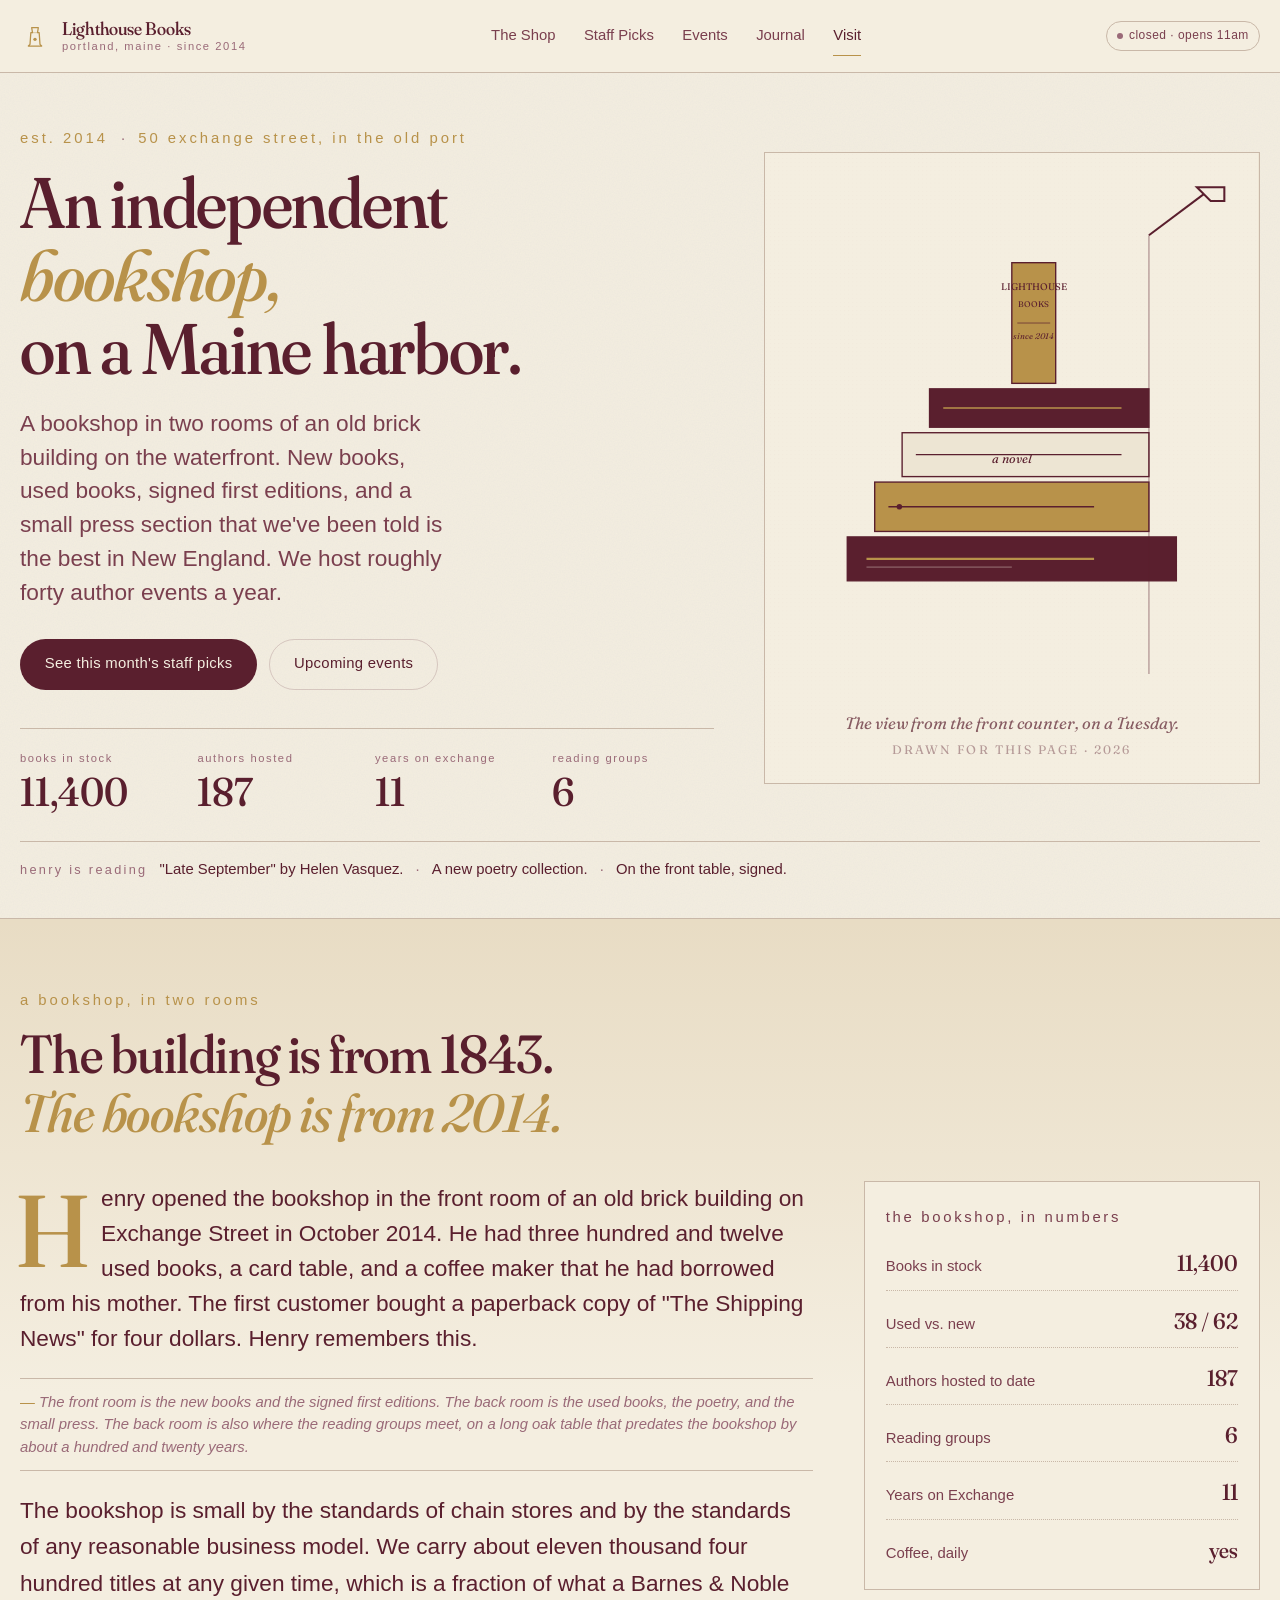
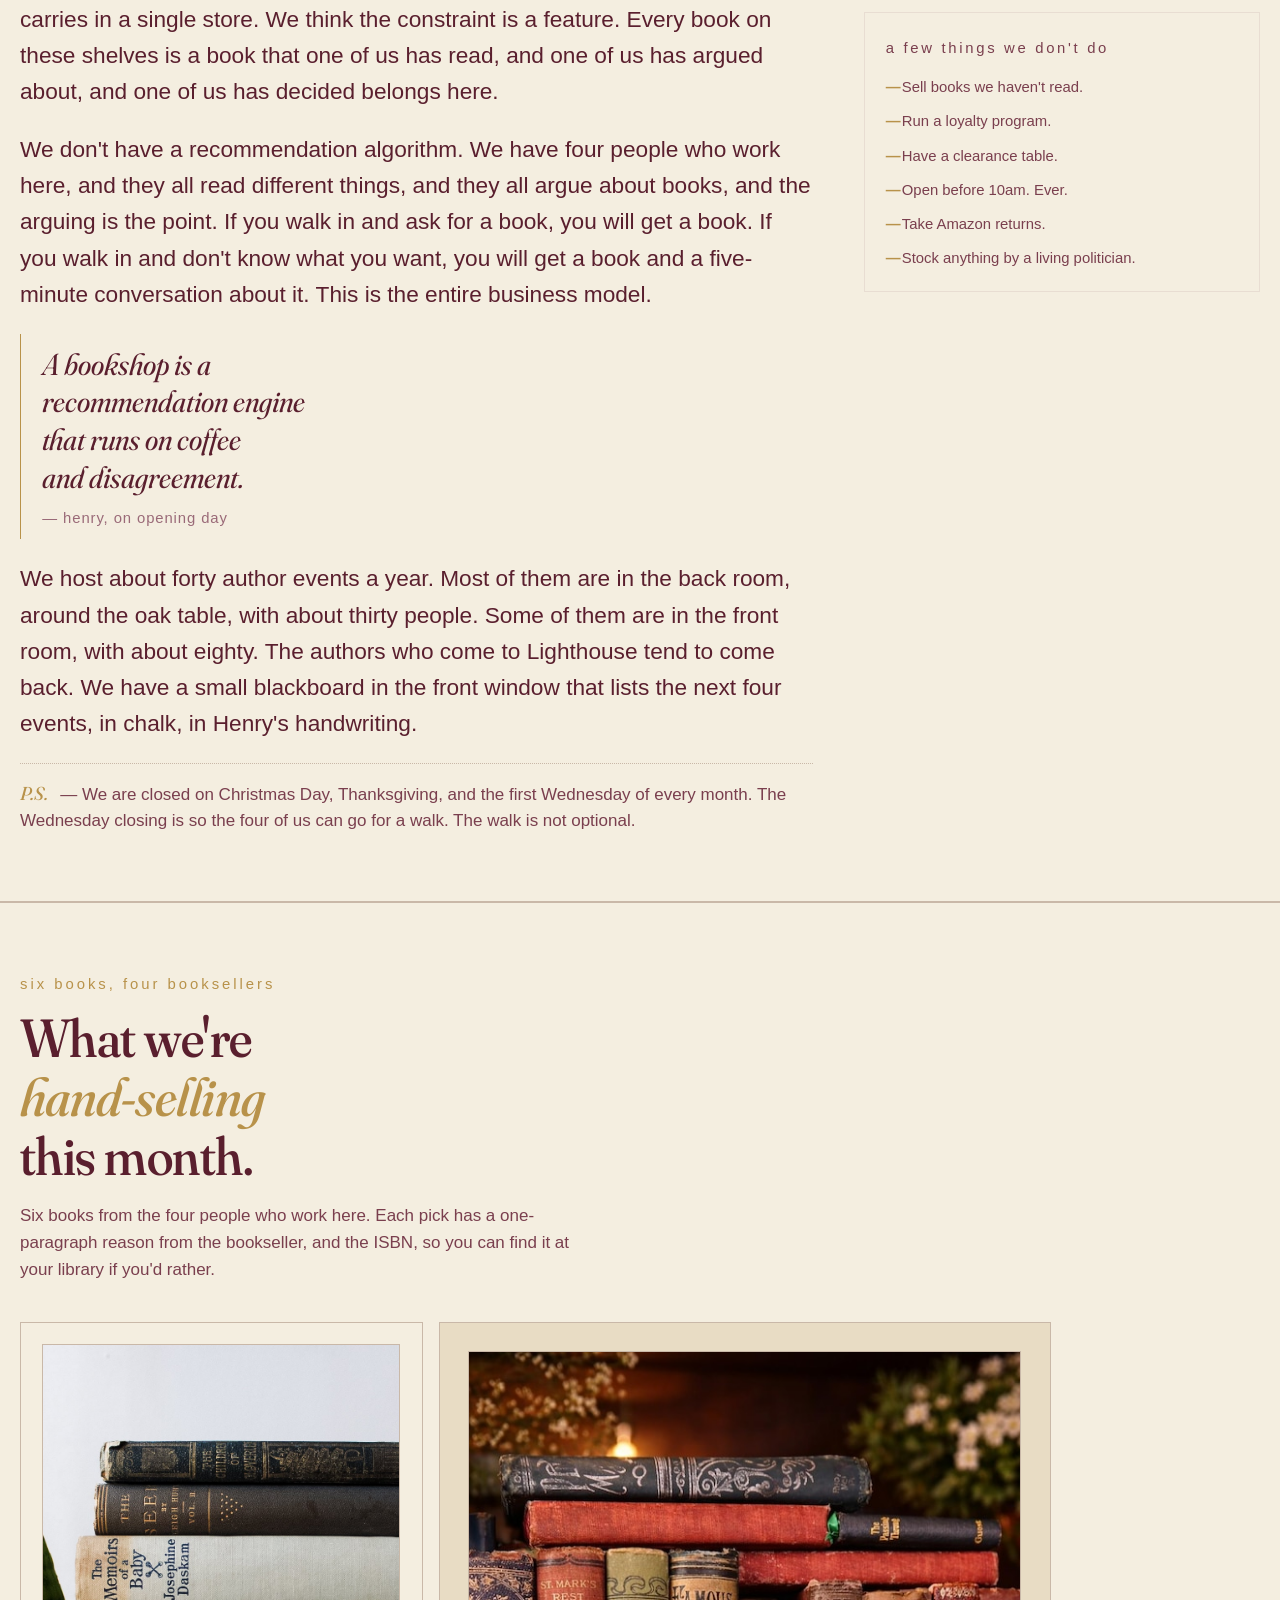
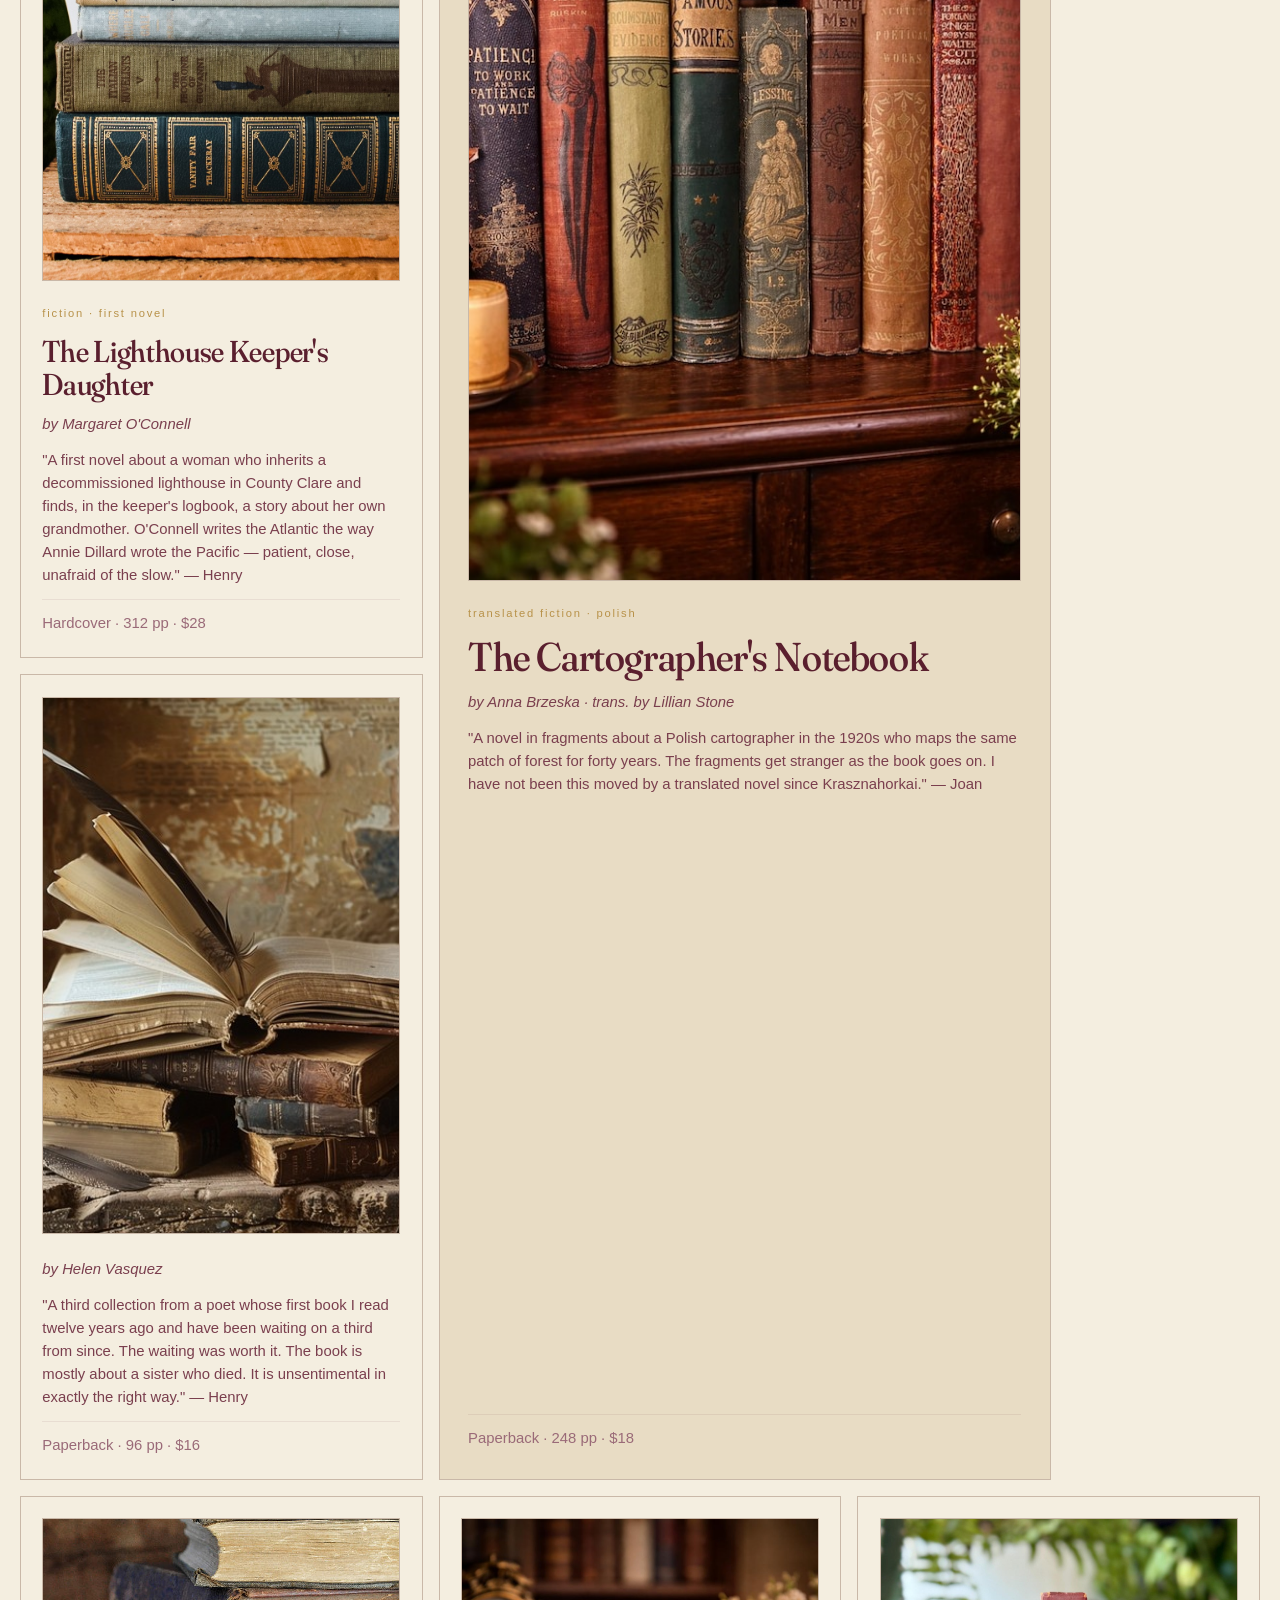
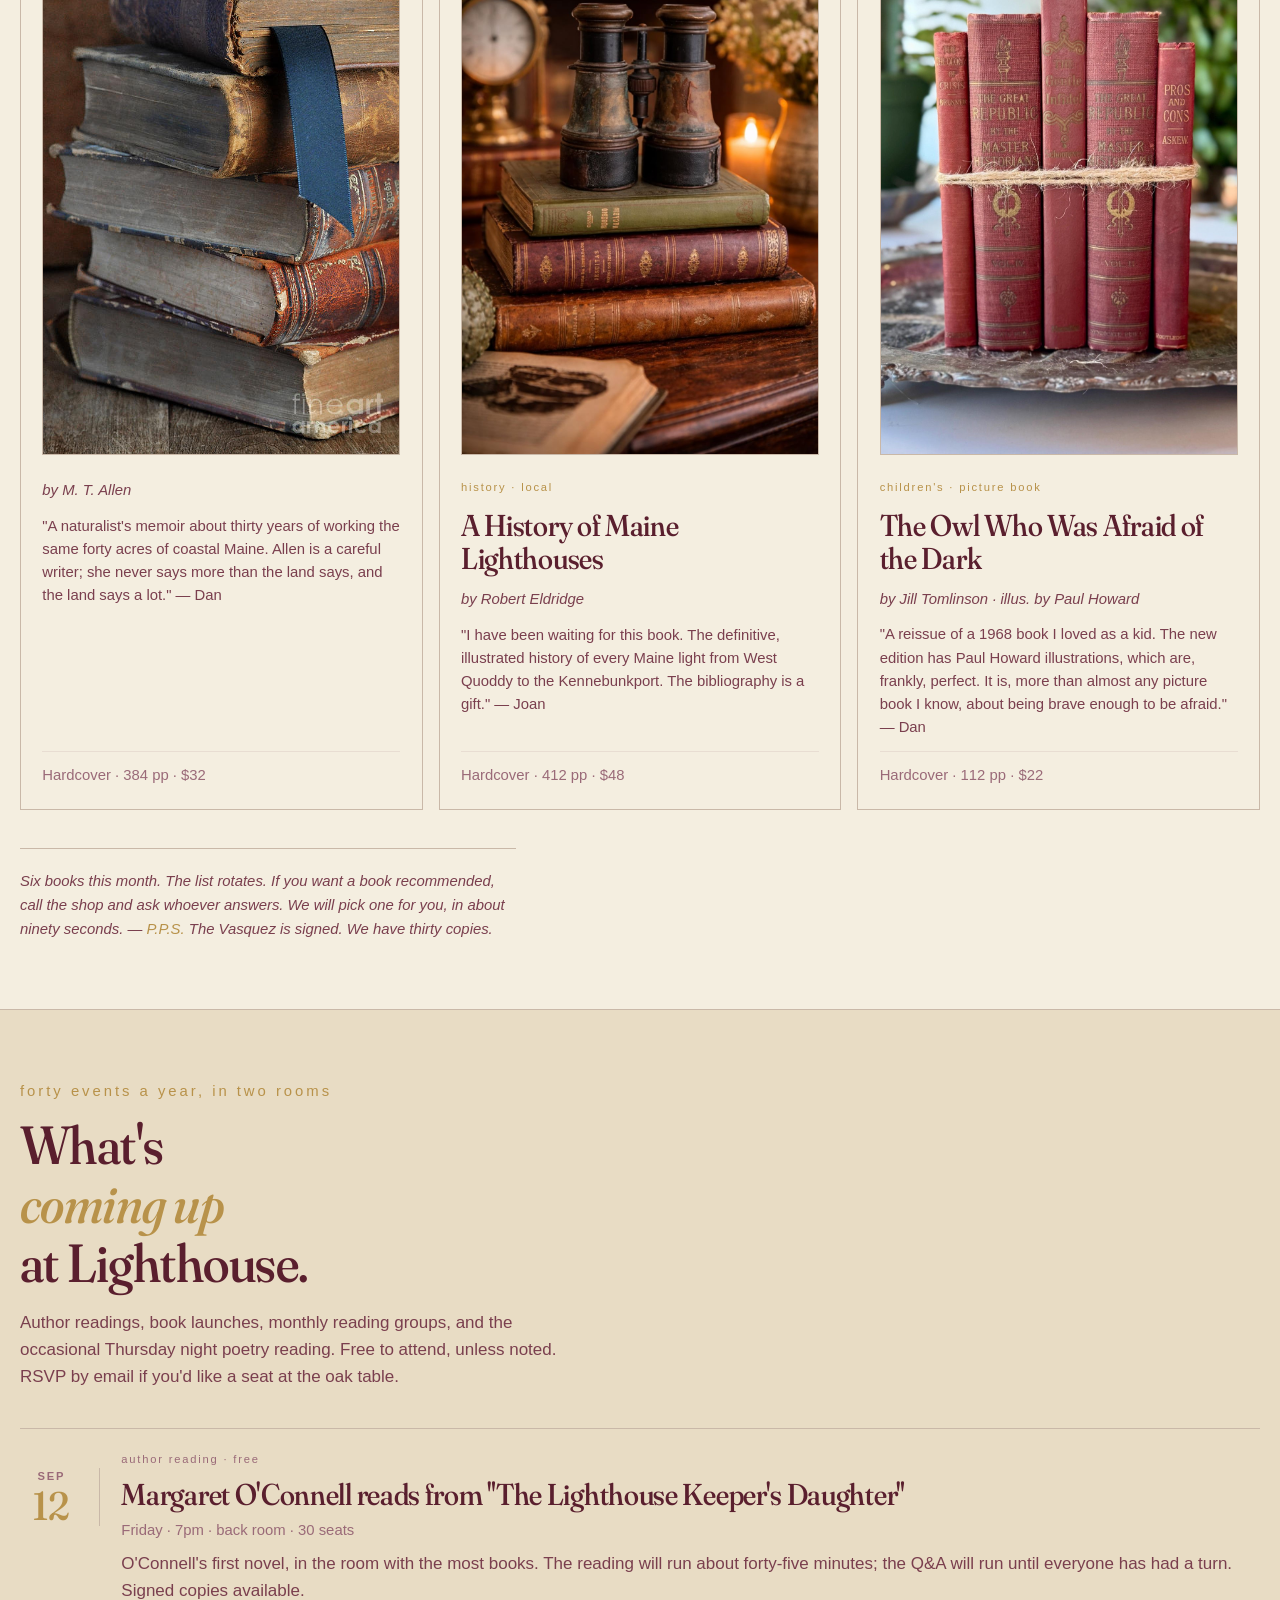
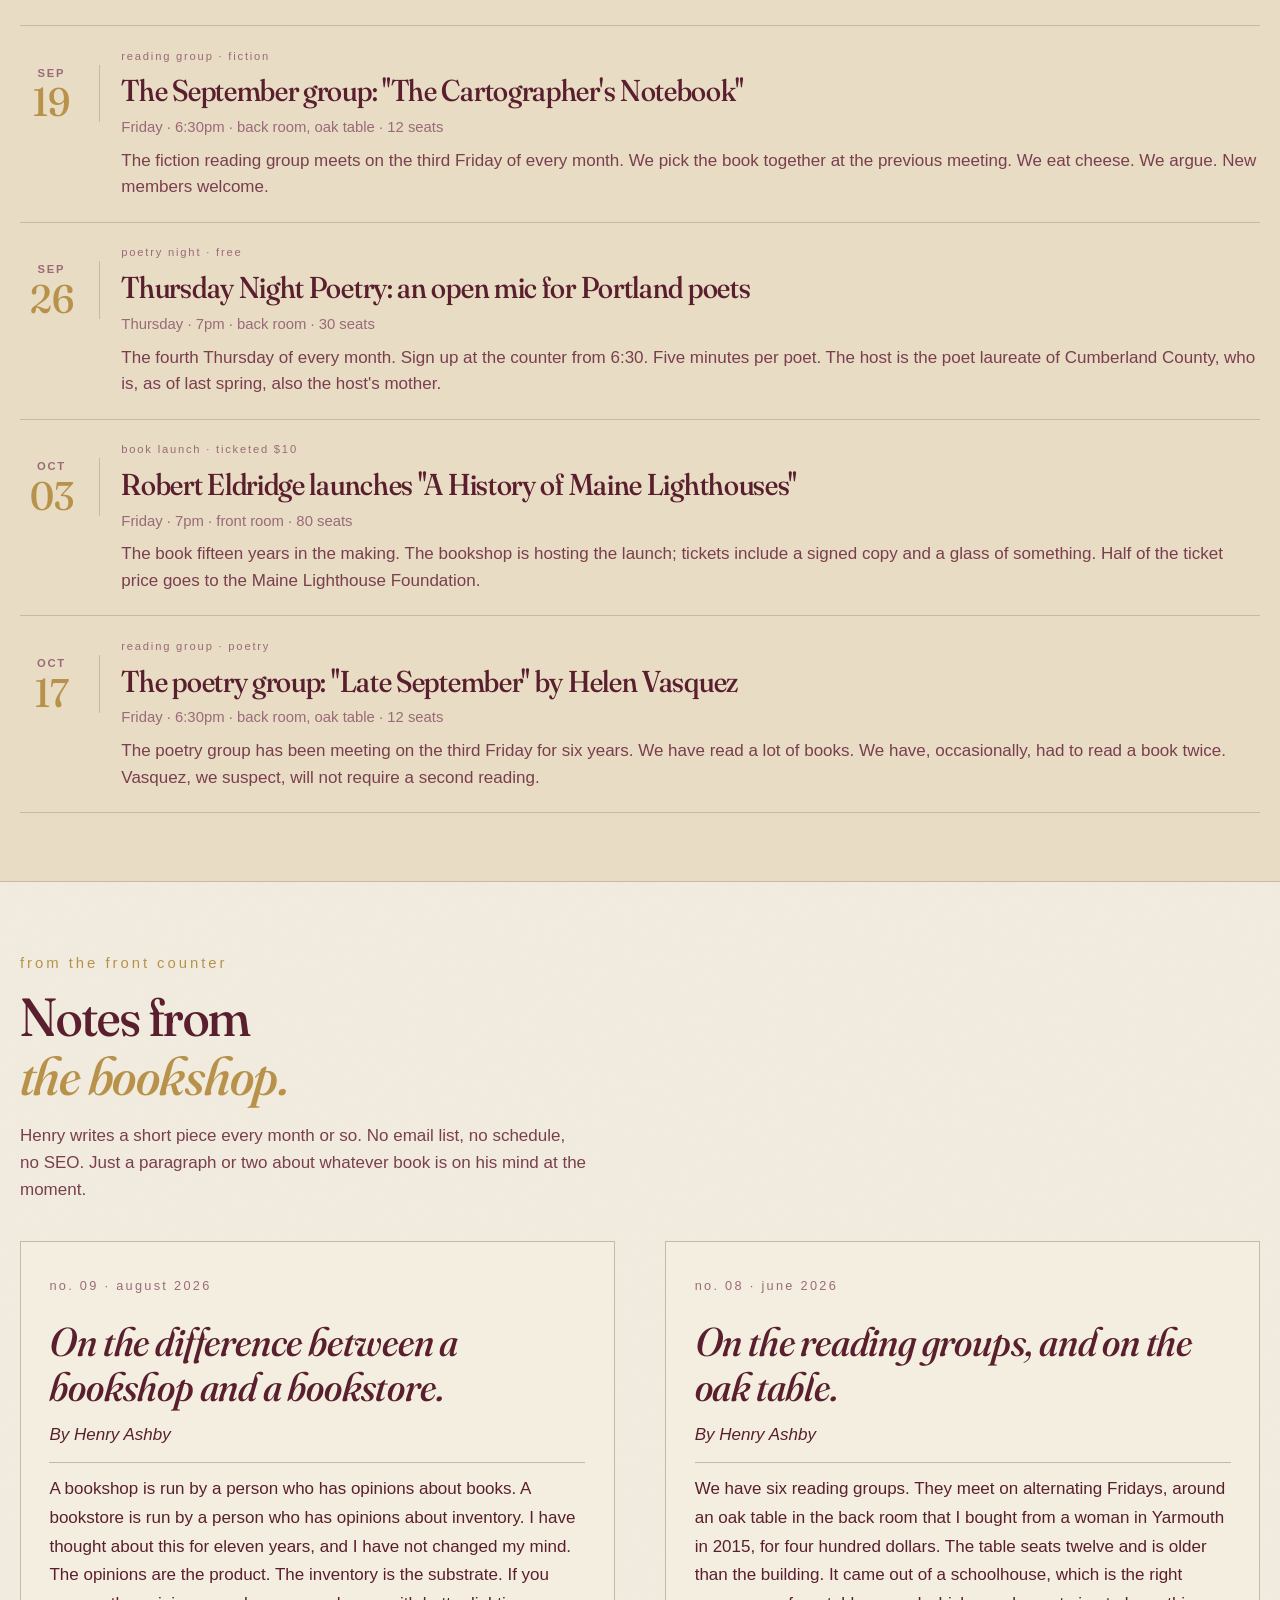
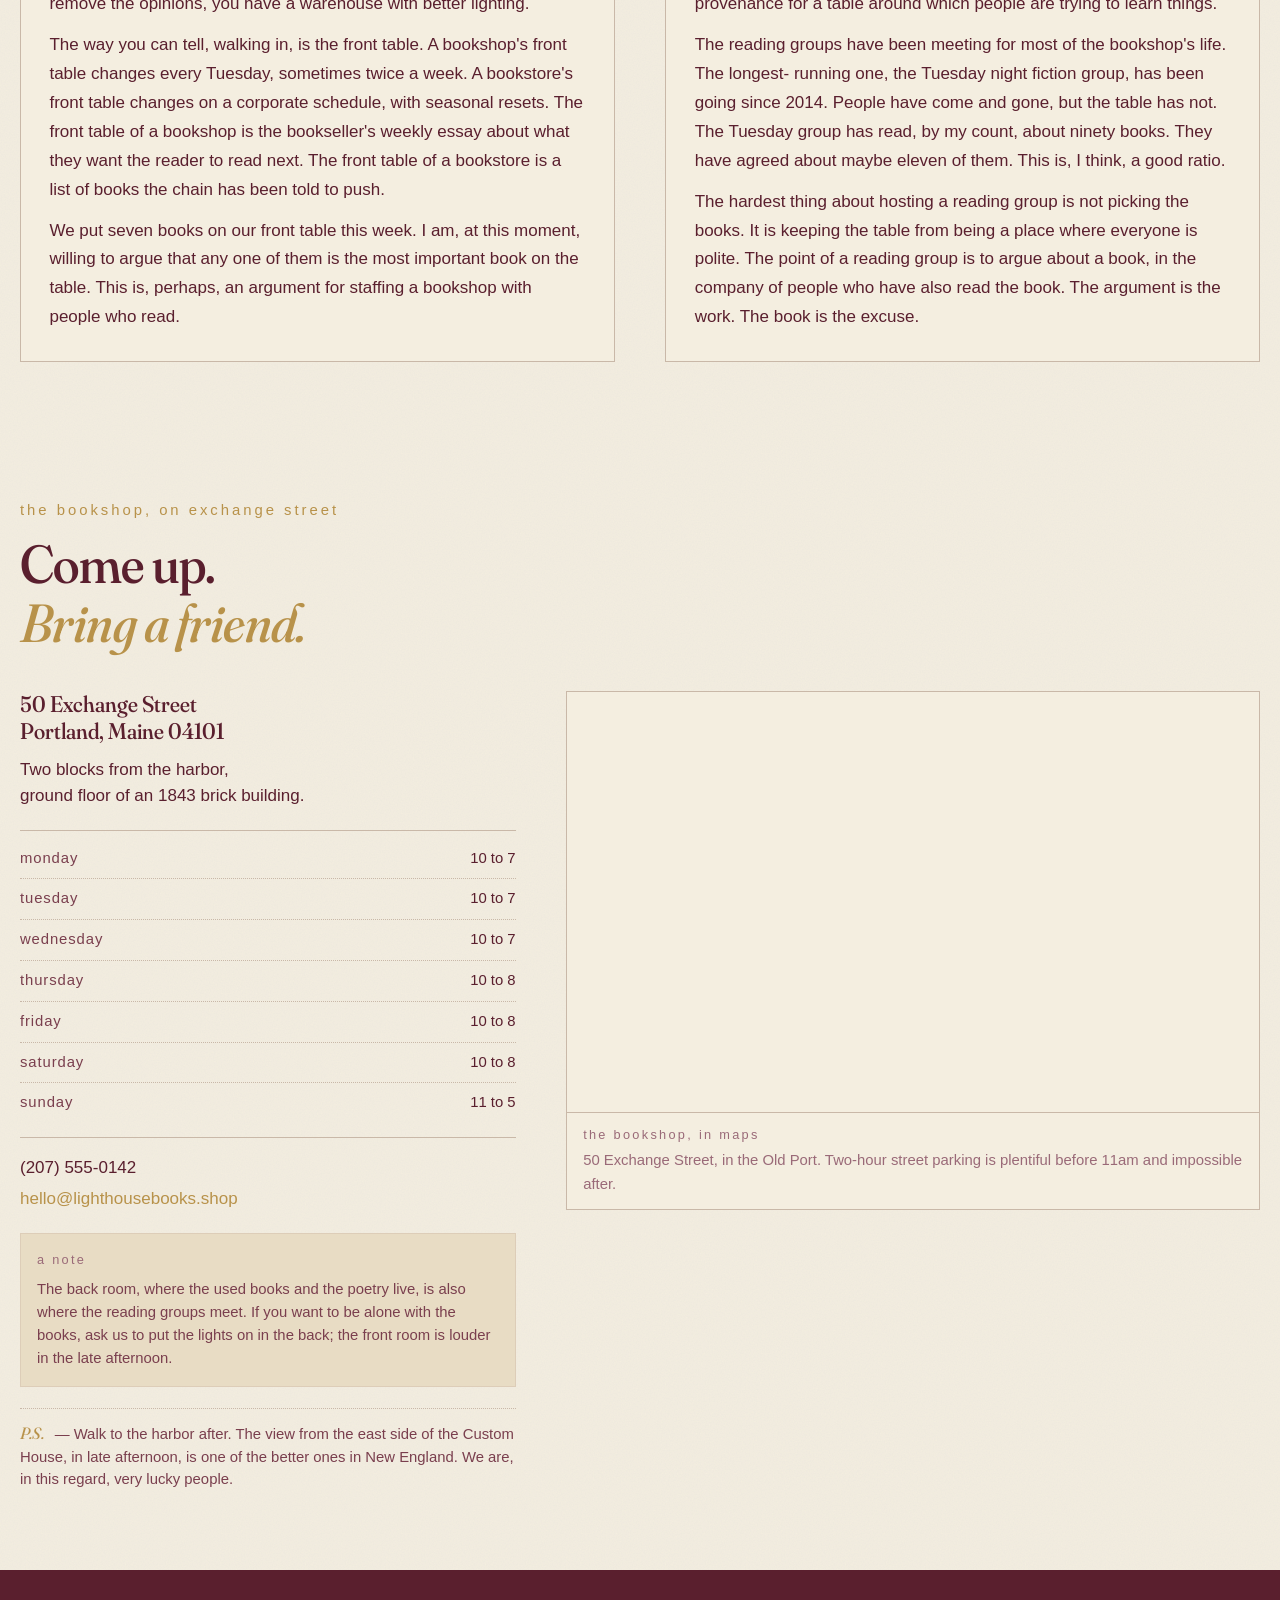
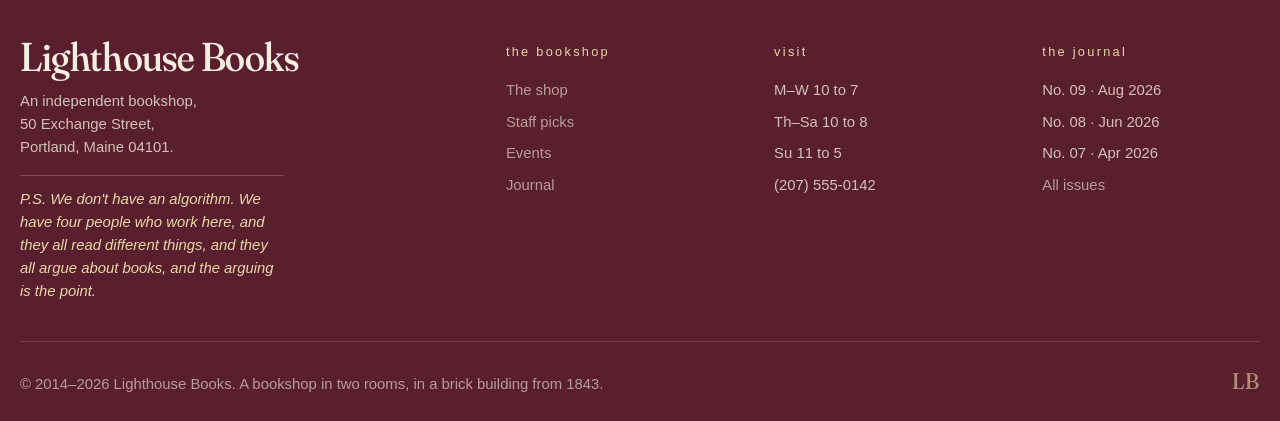
==== commit cdd6eb28: "Diversify 4 demo palettes and pull real product images PALETTES — The 4 new demos (Driftwood, Petal " ====
--- a/reference/lighthouse-books/index.html
+++ b/reference/lighthouse-books/index.html
@@ -4,7 +4,7 @@
   <meta charset="UTF-8" />
   <meta name="viewport" content="width=device-width, initial-scale=1.0" />
   <meta name="description" content="Lighthouse Books — an independent bookshop in the Old Port, Portland, Maine. New and used books, signed first editions, monthly reading groups, and author readings. 50 Exchange Street, Portland, Maine." />
-  <meta name="theme-color" content="#f7f3e8" />
+  <meta name="theme-color" content="#f4eee0" />
   <title>Lighthouse Books — An independent bookshop · Portland, Maine</title>
 
   <link rel="preconnect" href="https://fonts.googleapis.com" crossorigin />
@@ -100,68 +100,68 @@
             <title id="hero-art-title">A stack of books, hand-drawn.</title>
             <defs>
               <pattern id="l-grain" width="3" height="3" patternUnits="userSpaceOnUse">
-                <circle cx="1" cy="1" r="0.4" fill="#1a2a44" opacity=".05"/>
+                <circle cx="1" cy="1" r="0.4" fill="#5a1f2e" opacity=".05"/>
               </pattern>
             </defs>
-            <rect width="360" height="460" fill="#f7f3e8"/>
+            <rect width="360" height="460" fill="#f4eee0"/>
             <rect width="360" height="460" fill="url(#l-grain)" opacity=".5"/>
 
             <!-- The stack of books, drawn in single ink line. -->
             <g transform="translate(60, 80)">
               <!-- book 1 (bottom) — wide, navy -->
               <rect x="0" y="200" width="240" height="32"
-                    fill="#1a2a44" stroke="#1a2a44" stroke-width="1"/>
+                    fill="#5a1f2e" stroke="#5a1f2e" stroke-width="1"/>
               <line x1="14" y1="216" x2="180" y2="216" stroke="#b8924a" stroke-width="1.5"/>
-              <line x1="14" y1="222" x2="120" y2="222" stroke="#f7f3e8" stroke-width="0.6" opacity=".5"/>
+              <line x1="14" y1="222" x2="120" y2="222" stroke="#f4eee0" stroke-width="0.6" opacity=".5"/>
 
               <!-- book 2 — slightly narrower, gold -->
               <rect x="20" y="160" width="200" height="36"
-                    fill="#b8924a" stroke="#1a2a44" stroke-width="1"/>
-              <line x1="30" y1="178" x2="180" y2="178" stroke="#1a2a44" stroke-width="1.2"/>
-              <circle cx="38" cy="178" r="2" fill="#1a2a44"/>
+                    fill="#b8924a" stroke="#5a1f2e" stroke-width="1"/>
+              <line x1="30" y1="178" x2="180" y2="178" stroke="#5a1f2e" stroke-width="1.2"/>
+              <circle cx="38" cy="178" r="2" fill="#5a1f2e"/>
 
               <!-- book 3 — narrower, cream -->
               <rect x="40" y="124" width="180" height="32"
-                    fill="#ede5d3" stroke="#1a2a44" stroke-width="1"/>
-              <line x1="50" y1="140" x2="200" y2="140" stroke="#1a2a44" stroke-width="1"/>
+                    fill="#ede5d3" stroke="#5a1f2e" stroke-width="1"/>
+              <line x1="50" y1="140" x2="200" y2="140" stroke="#5a1f2e" stroke-width="1"/>
               <text x="120" y="146" text-anchor="middle"
                     font-family="Fraunces, Georgia, serif" font-style="italic"
-                    font-size="9" fill="#1a2a44">a novel</text>
+                    font-size="9" fill="#5a1f2e">a novel</text>
 
               <!-- book 4 — even narrower, navy again -->
               <rect x="60" y="92" width="160" height="28"
-                    fill="#1a2a44" stroke="#1a2a44" stroke-width="1"/>
+                    fill="#5a1f2e" stroke="#5a1f2e" stroke-width="1"/>
               <line x1="70" y1="106" x2="200" y2="106" stroke="#b8924a" stroke-width="1"/>
 
               <!-- book 5 (top) — vertical standing, with title -->
               <rect x="120" y="0" width="32" height="88"
-                    fill="#b8924a" stroke="#1a2a44" stroke-width="1"/>
+                    fill="#b8924a" stroke="#5a1f2e" stroke-width="1"/>
               <text x="136" y="20" text-anchor="middle"
                     font-family="Fraunces, Georgia, serif" font-size="7"
-                    fill="#1a2a44" transform="rotate(0 136 20)">LIGHTHOUSE</text>
+                    fill="#5a1f2e" transform="rotate(0 136 20)">LIGHTHOUSE</text>
               <text x="136" y="32" text-anchor="middle"
                     font-family="Fraunces, Georgia, serif" font-size="6"
-                    fill="#1a2a44" transform="rotate(0 136 32)">BOOKS</text>
-              <line x1="124" y1="44" x2="148" y2="44" stroke="#1a2a44" stroke-width="0.5"/>
+                    fill="#5a1f2e" transform="rotate(0 136 32)">BOOKS</text>
+              <line x1="124" y1="44" x2="148" y2="44" stroke="#5a1f2e" stroke-width="0.5"/>
               <text x="136" y="56" text-anchor="middle"
                     font-family="Fraunces, Georgia, serif" font-style="italic" font-size="6"
-                    fill="#1a2a44">since 2014</text>
+                    fill="#5a1f2e">since 2014</text>
             </g>
 
             <!-- A small reading lamp suggested by an arc -->
-            <path d="M280 60 L320 30" stroke="#1a2a44" stroke-width="1.5" fill="none"/>
-            <path d="M315 25 L335 25 L335 35 L325 35 Z" fill="none" stroke="#1a2a44" stroke-width="1.5"/>
-            <line x1="280" y1="60" x2="280" y2="380" stroke="#1a2a44" stroke-width="1" opacity=".4"/>
+            <path d="M280 60 L320 30" stroke="#5a1f2e" stroke-width="1.5" fill="none"/>
+            <path d="M315 25 L335 25 L335 35 L325 35 Z" fill="none" stroke="#5a1f2e" stroke-width="1.5"/>
+            <line x1="280" y1="60" x2="280" y2="380" stroke="#5a1f2e" stroke-width="1" opacity=".4"/>
 
             <!-- caption -->
             <text x="180" y="420" text-anchor="middle"
                   font-family="Fraunces, Georgia, serif" font-style="italic"
-                  font-size="12" fill="#1a2a44" opacity=".7">
+                  font-size="12" fill="#5a1f2e" opacity=".7">
               The view from the front counter, on a Tuesday.
             </text>
             <text x="180" y="438" text-anchor="middle"
                   font-family="Fraunces, Georgia, serif"
-                  font-size="9" fill="#1a2a44" opacity=".4" letter-spacing="1.5">
+                  font-size="9" fill="#5a1f2e" opacity=".4" letter-spacing="1.5">
               DRAWN FOR THIS PAGE · 2026
             </text>
           </svg>
@@ -315,6 +315,7 @@
 
         <ul class="picks-grid" role="list">
           <li class="pick">
+            <div class="pick-art"><img src="img/shop.jpg" alt="The Lighthouse Keeper's Daughter" loading="lazy" decoding="async" /></div>
             <p class="pick-cat">Fiction · First novel</p>
             <h3 class="pick-title">The Lighthouse Keeper's Daughter</h3>
             <p class="pick-author">by Margaret O'Connell</p>
@@ -331,6 +332,7 @@
           </li>
 
           <li class="pick pick--feature">
+            <div class="pick-art"><img src="img/stack.jpg" alt="The Cartographer's Notebook" loading="lazy" decoding="async" /></div>
             <p class="pick-cat">Translated fiction · Polish</p>
             <h3 class="pick-title">The Cartographer's Notebook</h3>
             <p class="pick-author">by Anna Brzeska · trans. by Lillian Stone</p>
@@ -346,8 +348,8 @@
           </li>
 
           <li class="pick">
-            <p class="pick-cat">Poetry</p>
-            <h3 class="pick-title">Late September</h3>
+            <div class="pick-art"><img src="img/reading.jpg" alt="Late September" loading="lazy" decoding="async" /></div>
+            </h3>
             <p class="pick-author">by Helen Vasquez</p>
             <p class="pick-blurb">
               "A third collection from a poet whose first
@@ -361,8 +363,8 @@
           </li>
 
           <li class="pick">
-            <p class="pick-cat">Memoir</p>
-            <h3 class="pick-title">The Field Notes</h3>
+            <div class="pick-art"><img src="img/shelf.jpg" alt="The Field Notes" loading="lazy" decoding="async" /></div>
+            </h3>
             <p class="pick-author">by M. T. Allen</p>
             <p class="pick-blurb">
               "A naturalist's memoir about thirty years
@@ -375,6 +377,7 @@
           </li>
 
           <li class="pick">
+            <div class="pick-art"><img src="img/open.jpg" alt="A History of Maine Lighthouses" loading="lazy" decoding="async" /></div>
             <p class="pick-cat">History · Local</p>
             <h3 class="pick-title">A History of Maine Lighthouses</h3>
             <p class="pick-author">by Robert Eldridge</p>
@@ -389,6 +392,7 @@
           </li>
 
           <li class="pick">
+            <div class="pick-art"><img src="img/corner.jpg" alt="The Owl Who Was Afraid of the Dark" loading="lazy" decoding="async" /></div>
             <p class="pick-cat">Children's · Picture book</p>
             <h3 class="pick-title">The Owl Who Was Afraid of the Dark</h3>
             <p class="pick-author">by Jill Tomlinson · illus. by Paul Howard</p>
--- a/reference/lighthouse-books/styles.css
+++ b/reference/lighthouse-books/styles.css
@@ -28,20 +28,22 @@
    1. TOKENS & RESET
    ===================================================================== */
 :root {
-  /* Palette — paper white, deep navy, single gold accent */
-  --c-bg:         #f7f3e8;
-  --c-bg-elev:    #ede5d3;
-  --c-bg-deep:    #dcd4bd;
-  --c-surface:    #ede5d3;
-  --c-ink:        #1a2a44;
+  /* Palette — paper white, DEEP BURGUNDY ink, single gold accent.
+     (was navy; now burgundy — a richer, more academic color that
+     reads as "leather binding" / "library wood") */
+  --c-bg:         #f4eee0;
+  --c-bg-elev:    #e8dcc4;
+  --c-bg-deep:    #d6c8a8;
+  --c-surface:    #e8dcc4;
+  --c-ink:        #5a1f2e;   /* deep burgundy — more academic than navy */
   --c-text:       var(--c-ink);
-  --c-text-dim:   #4a5a72;
-  --c-text-mute:  #8a93a4;
-  --c-line:       #c9c2a8;
-  --c-line-soft:  rgba(26, 42, 68, 0.08);
-  --c-line-strong:rgba(26, 42, 68, 0.18);
-
-  /* Single accent — gold */
+  --c-text-dim:   #7a3f4e;
+  --c-text-mute:  #9a6a78;
+  --c-line:       #c9b8a8;
+  --c-line-soft:  rgba(90, 31, 46, 0.08);
+  --c-line-strong:rgba(90, 31, 46, 0.18);
+
+  /* Single accent — gold (kept) */
   --c-accent:        #b8924a;
   --c-accent-hot:    #d4a85a;
   --c-accent-cream:  #e8d8a8;
@@ -643,6 +645,23 @@
   text-transform: lowercase;
   font-feature-settings: "smcp" 1, "c2sc" 1;
   margin: 0;
+}
+.pick-art {
+  border: 1px solid var(--c-line);
+  background: var(--c-surface);
+  aspect-ratio: 2 / 3;
+  display: flex;
+  align-items: center;
+  justify-content: center;
+  margin-bottom: var(--s-3);
+  overflow: hidden;
+  position: relative;
+}
+.pick-art img {
+  width: 100%;
+  height: 100%;
+  object-fit: cover;
+  display: block;
 }
 .pick-title {
   font-size: var(--t-xl);
